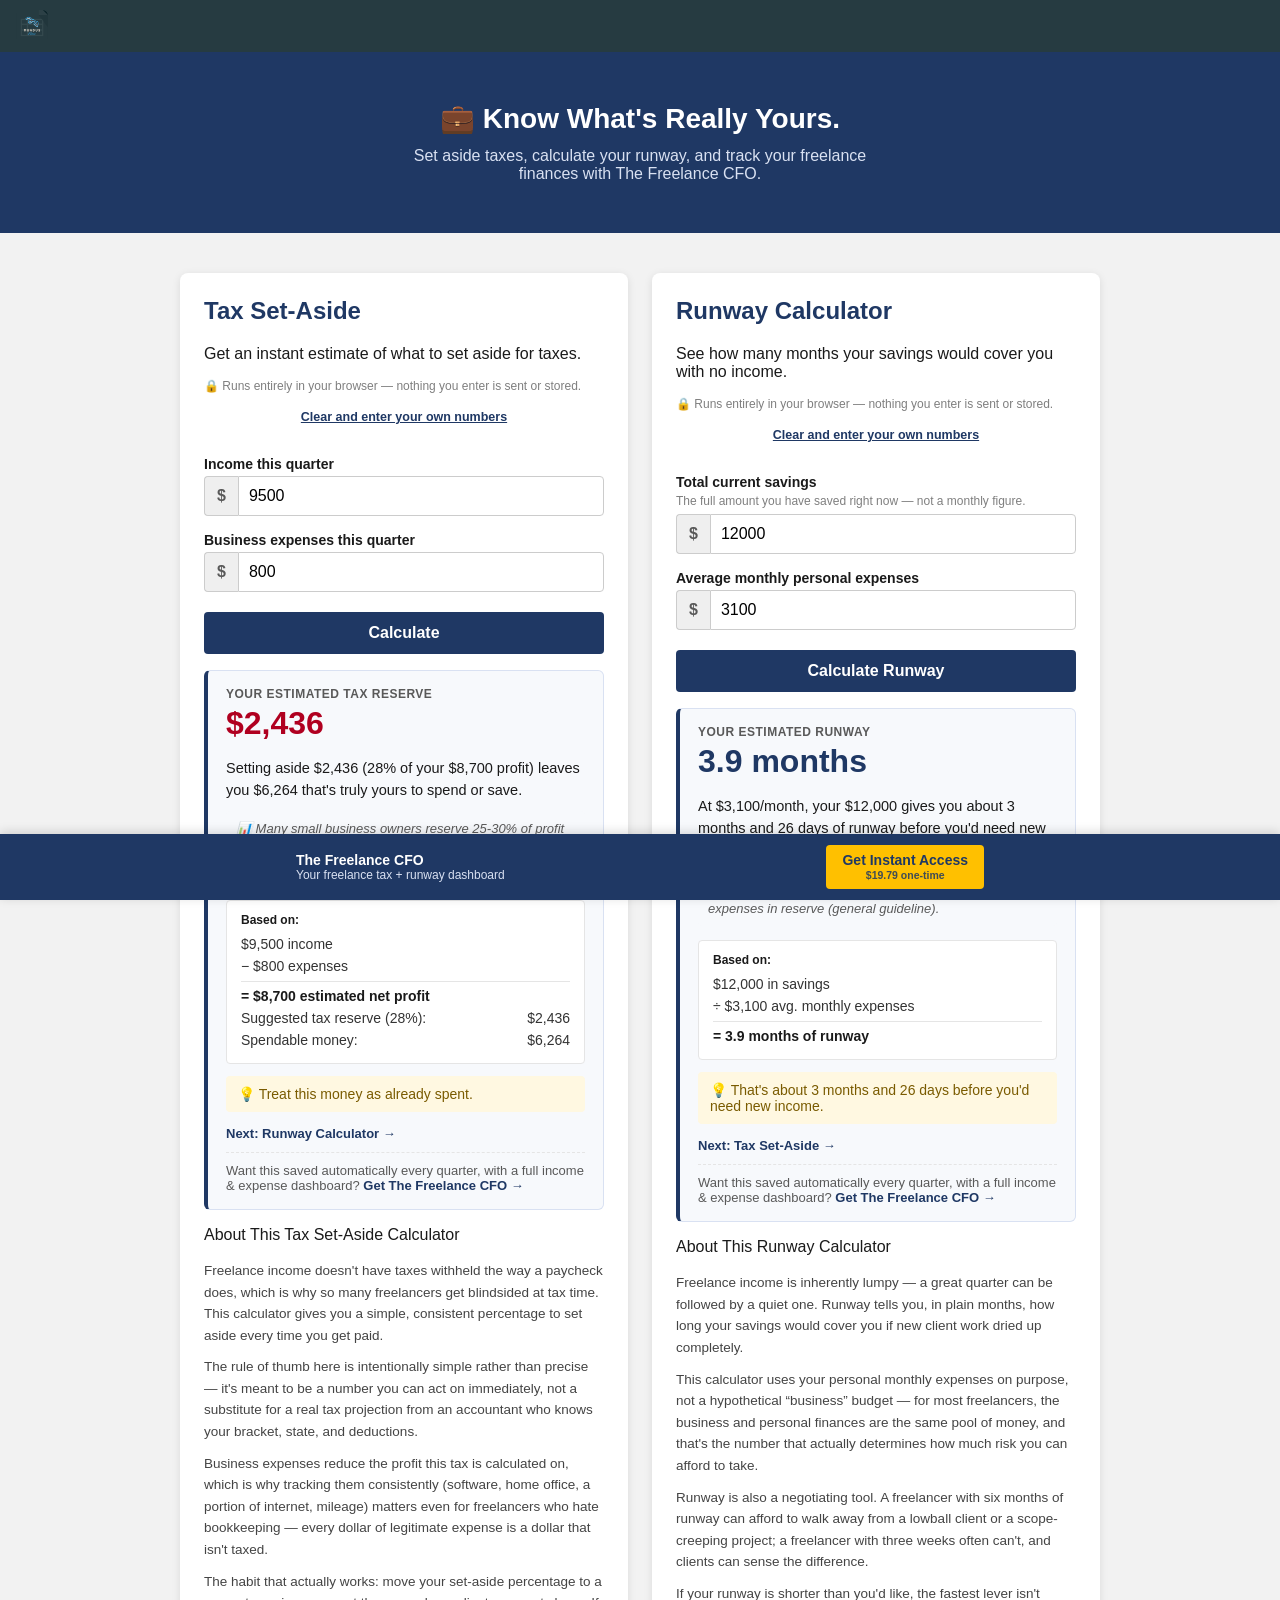
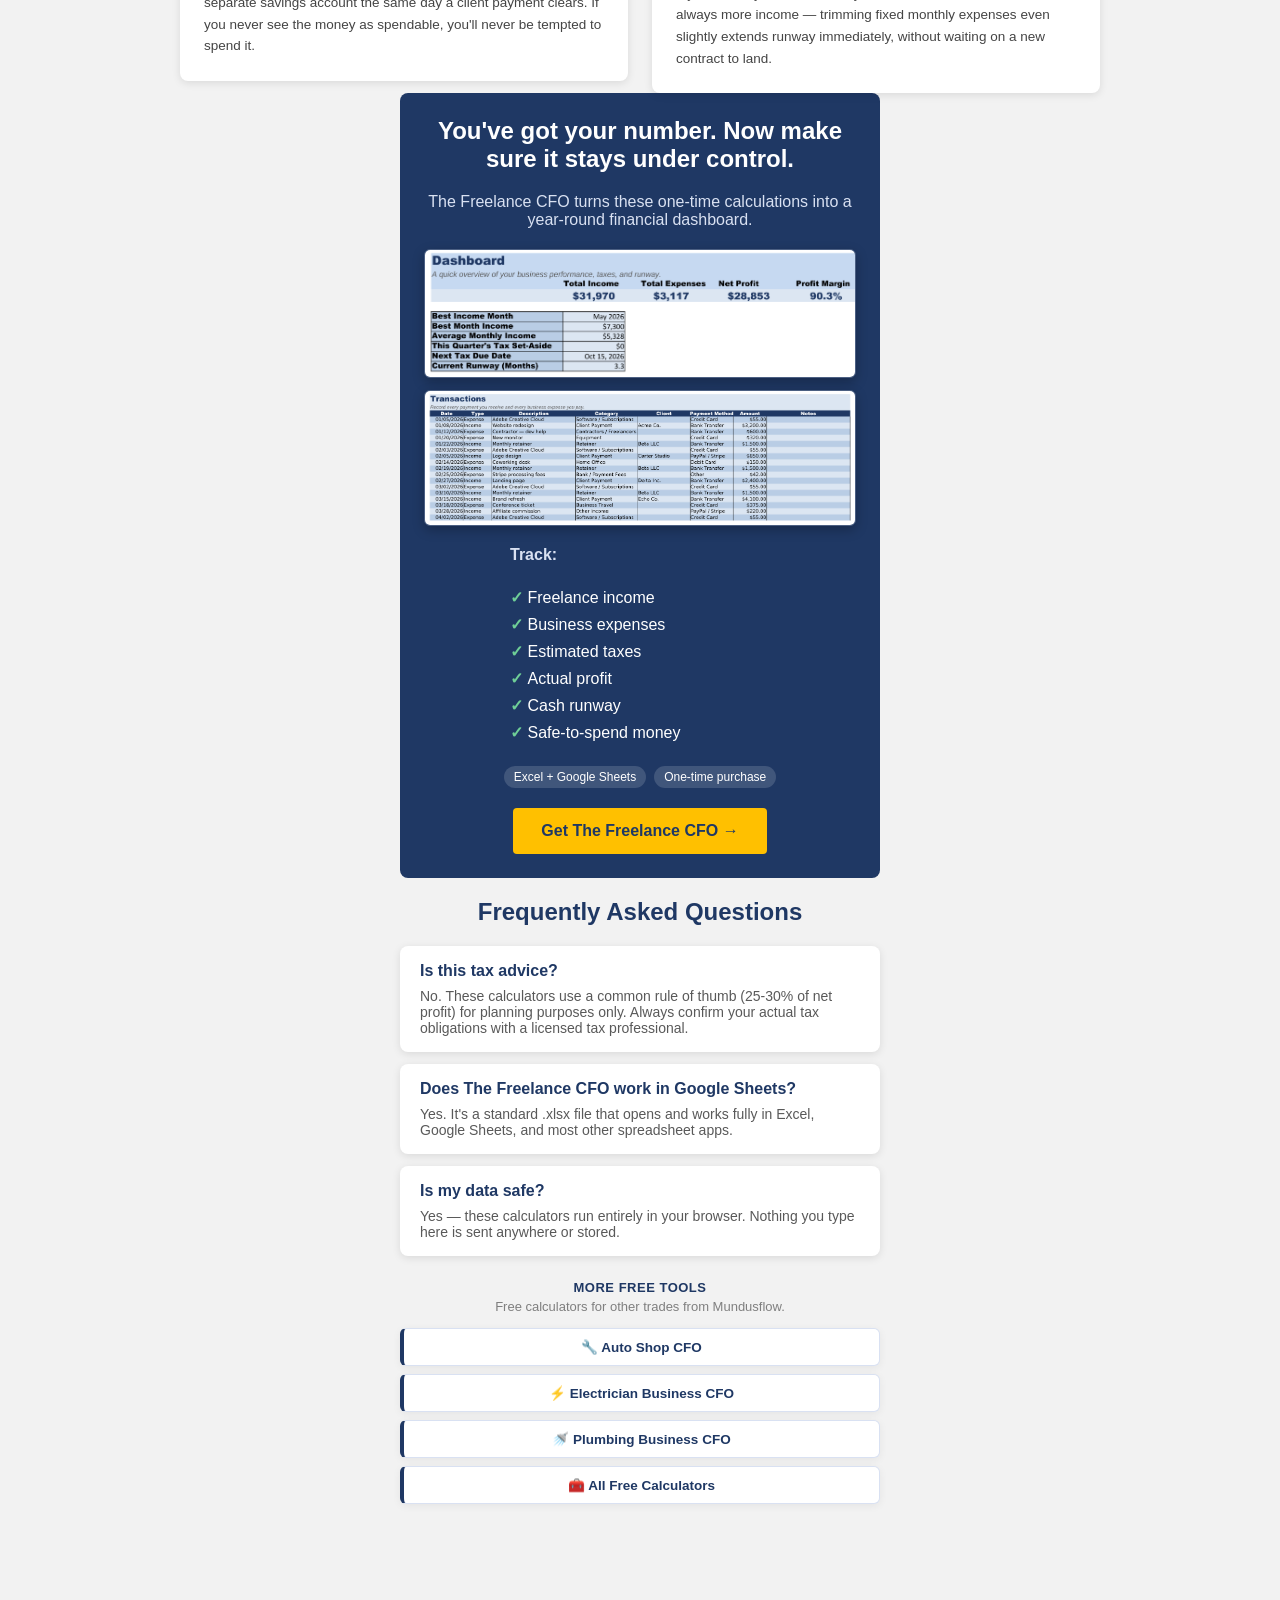
==== index.html @ 6ba00f81 "Show the calculators as a 2-column grid on tablet/desktop Single column below 700px so it still work" ====
<!DOCTYPE html>
<html lang="en">
<head>
  <meta charset="UTF-8">
  <title>Freelance Tax & Runway Estimator</title>

  <!-- Google Analytics -->
  <script async src="https://www.googletagmanager.com/gtag/js?id=G-4HHNG6VKP3"></script>
  <script>
    window.dataLayer = window.dataLayer || [];
    function gtag(){dataLayer.push(arguments);}
    gtag('js', new Date());
    gtag('config', 'G-4HHNG6VKP3');
  </script>

  <!-- Open Graph tags: control how this page looks when shared as a link
       (Slack, iMessage, Facebook, LinkedIn, etc. all read these) -->
  <meta property="og:title" content="Freelance Tax & Runway Estimator">
  <meta property="og:description" content="Two quick, free calculators for freelancers: estimate your quarterly tax set-aside and financial runway.">
  <meta property="og:type" content="website">
  <meta property="og:url" content="https://mundusflow.github.io/freelance-tax-runway-estimator/">
  <meta property="og:image" content="https://mundusflow.github.io/freelance-tax-runway-estimator/images/screenshot-dashboard.png">

  <!-- Twitter/X reads its own tags instead of falling back to Open Graph -->
  <meta name="twitter:card" content="summary_large_image">
  <meta name="twitter:title" content="Freelance Tax & Runway Estimator">
  <meta name="twitter:description" content="Two quick, free calculators for freelancers: estimate your quarterly tax set-aside and financial runway.">
  <meta name="twitter:image" content="https://mundusflow.github.io/freelance-tax-runway-estimator/images/screenshot-dashboard.png">

  <link rel="stylesheet" href="style.css?v=14">
</head>
<body>

  <div class="brandbar">
    <div class="brandbar-inner">
      <a href="https://mundusflow.github.io/"><img src="images/mundusflow-logo.png" alt="Mundusflow" class="brandbar-logo"></a>
    </div>
  </div>

  <header class="hero">
    <div class="hero-inner">
      <h1>&#128188; Know What's Really Yours.</h1>
      <p class="subtitle">Set aside taxes, calculate your runway, and track your freelance finances with The Freelance CFO.</p>
    </div>
  </header>

  <div class="page">

    <div class="calculators-grid">

    <div class="card" id="tax-set-aside">
      <h2>Tax Set-Aside</h2>
      <p>Get an instant estimate of what to set aside for taxes.</p>
      <p class="privacy-note">&#128274; Runs entirely in your browser &mdash; nothing you enter is sent or stored.</p>
      <button type="button" class="clear-link" id="tax_clearBtn">Clear and enter your own numbers</button>

      <label for="income">Income this quarter</label>
      <div class="input-group">
        <span class="input-prefix">$</span>
        <input type="number" id="income" value="9500">
      </div>

      <label for="expenses">Business expenses this quarter</label>
      <div class="input-group">
        <span class="input-prefix">$</span>
        <input type="number" id="expenses" value="800">
      </div>

      <button id="calculateBtn">Calculate</button>

      <div id="result" class="result"></div>

      <p class="section-divider">About This Tax Set-Aside Calculator</p>
      <div class="calc-explainer">
        <p>Freelance income doesn't have taxes withheld the way a paycheck does, which is why so many freelancers get blindsided at tax time. This calculator gives you a simple, consistent percentage to set aside every time you get paid.</p>
        <p>The rule of thumb here is intentionally simple rather than precise &mdash; it's meant to be a number you can act on immediately, not a substitute for a real tax projection from an accountant who knows your bracket, state, and deductions.</p>
        <p>Business expenses reduce the profit this tax is calculated on, which is why tracking them consistently (software, home office, a portion of internet, mileage) matters even for freelancers who hate bookkeeping &mdash; every dollar of legitimate expense is a dollar that isn't taxed.</p>
        <p>The habit that actually works: move your set-aside percentage to a separate savings account the same day a client payment clears. If you never see the money as spendable, you'll never be tempted to spend it.</p>
      </div>
    </div>

    <div class="card" id="runway-calculator">
      <h2>Runway Calculator</h2>
      <p>See how many months your savings would cover you with no income.</p>
      <p class="privacy-note">&#128274; Runs entirely in your browser &mdash; nothing you enter is sent or stored.</p>
      <button type="button" class="clear-link" id="runway_clearBtn">Clear and enter your own numbers</button>

      <label for="savings">Total current savings</label>
      <p class="field-hint">The full amount you have saved right now — not a monthly figure.</p>
      <div class="input-group">
        <span class="input-prefix">$</span>
        <input type="number" id="savings" value="12000">
      </div>

      <label for="monthlyExpenses">Average monthly personal expenses</label>
      <div class="input-group">
        <span class="input-prefix">$</span>
        <input type="number" id="monthlyExpenses" value="3100">
      </div>

      <button id="runwayBtn">Calculate Runway</button>

      <div id="runwayResult" class="result"></div>

      <p class="section-divider">About This Runway Calculator</p>
      <div class="calc-explainer">
        <p>Freelance income is inherently lumpy &mdash; a great quarter can be followed by a quiet one. Runway tells you, in plain months, how long your savings would cover you if new client work dried up completely.</p>
        <p>This calculator uses your personal monthly expenses on purpose, not a hypothetical &ldquo;business&rdquo; budget &mdash; for most freelancers, the business and personal finances are the same pool of money, and that's the number that actually determines how much risk you can afford to take.</p>
        <p>Runway is also a negotiating tool. A freelancer with six months of runway can afford to walk away from a lowball client or a scope-creeping project; a freelancer with three weeks often can't, and clients can sense the difference.</p>
        <p>If your runway is shorter than you'd like, the fastest lever isn't always more income &mdash; trimming fixed monthly expenses even slightly extends runway immediately, without waiting on a new contract to land.</p>
      </div>
    </div>

    </div>

    <div class="cta narrow" id="cta">
      <h2>You've got your number. Now make sure it stays under control.</h2>
      <p>The Freelance CFO turns these one-time calculations into a year-round financial dashboard.</p>

      <div class="product-screenshots">
        <img src="images/screenshot-dashboard.png" alt="The Freelance CFO Dashboard tab showing total income, expenses, net profit, and profit margin" class="product-screenshot">
        <img src="images/screenshot-transactions.png" alt="The Freelance CFO Transactions tab showing logged income and expense entries" class="product-screenshot">
      </div>

      <p class="product-track-label">Track:</p>
      <ul class="product-checklist">
        <li>Freelance income</li>
        <li>Business expenses</li>
        <li>Estimated taxes</li>
        <li>Actual profit</li>
        <li>Cash runway</li>
        <li>Safe-to-spend money</li>
      </ul>

      <div class="product-badges">
        <span class="product-badge">Excel + Google Sheets</span>
        <span class="product-badge">One-time purchase</span>
      </div>

      <a href="https://buy.stripe.com/6oU7sK0Ul2Aa8Ql6jY8g001" id="ctaButton" class="cta-button" target="_blank" rel="noopener">Get The Freelance CFO &rarr;</a>
    </div>

    <div class="faq narrow">
      <h2>Frequently Asked Questions</h2>

      <div class="faq-item">
        <h3>Is this tax advice?</h3>
        <p>No. These calculators use a common rule of thumb (25-30% of net profit) for planning purposes only. Always confirm your actual tax obligations with a licensed tax professional.</p>
      </div>

      <div class="faq-item">
        <h3>Does The Freelance CFO work in Google Sheets?</h3>
        <p>Yes. It's a standard .xlsx file that opens and works fully in Excel, Google Sheets, and most other spreadsheet apps.</p>
      </div>

      <div class="faq-item">
        <h3>Is my data safe?</h3>
        <p>Yes — these calculators run entirely in your browser. Nothing you type here is sent anywhere or stored.</p>
      </div>
    </div>

    <div class="more-tools narrow">
      <p class="more-tools-title">More Free Tools</p>
      <p class="more-tools-subtitle">Free calculators for other trades from Mundusflow.</p>
      <div class="more-tools-links">
        <a href="https://mundusflow.github.io/auto-shop-cfo/">&#128295; Auto Shop CFO</a>
        <a href="https://mundusflow.github.io/electrician-business-cfo/">&#9889; Electrician Business CFO</a>
        <a href="https://mundusflow.github.io/plumbing-business-cfo/">&#128703; Plumbing Business CFO</a>
        <a href="https://mundusflow.github.io/">&#129520; All Free Calculators</a>
      </div>
    </div>

  </div>

  <div id="stickyBar" class="sticky-bar">
    <div class="sticky-bar-inner">
      <div class="sticky-bar-text">
        <span class="sticky-bar-title">The Freelance CFO</span>
        <span class="sticky-bar-subtitle">Your freelance tax + runway dashboard</span>
      </div>
      <a href="https://buy.stripe.com/6oU7sK0Ul2Aa8Ql6jY8g001" class="sticky-bar-button" target="_blank" rel="noopener">
        <span class="sticky-bar-button-text">Get Instant Access</span>
        <span class="sticky-bar-button-price">$19.79 one-time</span>
      </a>
    </div>
  </div>

  <div id="lightbox" class="lightbox">
    <span id="lightboxClose" class="lightbox-close">&times;</span>
    <img id="lightboxImg" class="lightbox-img" src="" alt="">
  </div>

  <script src="script.js?v=12"></script>
</body>
</html>
---- style.css ----
* {
  box-sizing: border-box;
}

body {
  margin: 0;
  font-family: Arial, Helvetica, sans-serif;
  background-color: #F2F2F2;
  color: #1A1A1A;
}

.page {
  padding: 40px 20px 100px 20px;
}

.narrow {
  max-width: 480px;
  margin: 0 auto;
}

.calculators-grid {
  max-width: 920px;
  margin: 0 auto;
  display: grid;
  grid-template-columns: 1fr 1fr;
  align-items: start;
  gap: 24px;
}

.calculators-grid .card {
  margin-bottom: 0;
}

@media (max-width: 700px) {
  .calculators-grid {
    grid-template-columns: 1fr;
    max-width: 480px;
  }
}

.brandbar {
  background-color: #263B41;
  padding: 10px 16px;
}

.brandbar-inner {
  display: flex;
  align-items: center;
  justify-content: space-between;
}

.brandbar-logo {
  height: 32px;
  width: 32px;
  display: block;
  border-radius: 6px;
}

.brandbar-inner a {
  display: inline-flex;
  border-radius: 6px;
  transition: opacity 0.15s ease, transform 0.15s ease;
}

.brandbar-inner a:hover {
  opacity: 0.85;
  transform: scale(1.05);
}

.brandbar-inner a:focus-visible {
  outline: 2px solid #FFC000;
  outline-offset: 2px;
}

.hero {
  background-color: #1F3864;
  text-align: center;
  padding: 50px 20px;
}

.hero-inner {
  max-width: 480px;
  margin: 0 auto;
}

h1 {
  color: #FFFFFF;
  font-size: 28px;
  margin: 0 0 12px 0;
}

.subtitle {
  color: #D9E1F2;
  margin: 0;
}

.card {
  background-color: #FFFFFF;
  border-radius: 8px;
  box-shadow: 0 2px 8px rgba(0, 0, 0, 0.1);
  padding: 24px;
  margin-bottom: 24px;
}

.card h2 {
  color: #1F3864;
  margin-top: 0;
}

label {
  display: block;
  font-size: 14px;
  font-weight: bold;
  margin-top: 16px;
  margin-bottom: 4px;
}

.field-hint {
  margin: 0 0 6px 0;
  font-size: 12px;
  color: #7F7F7F;
}

input[type="number"] {
  width: 100%;
  padding: 10px;
  font-size: 16px;
  border: 1px solid #CCCCCC;
  border-radius: 4px;
}

.input-group {
  display: flex;
  align-items: stretch;
}

.input-prefix {
  display: flex;
  align-items: center;
  padding: 0 12px;
  background-color: #EFEFEF;
  border: 1px solid #CCCCCC;
  border-right: none;
  border-radius: 4px 0 0 4px;
  font-size: 16px;
  font-weight: bold;
  color: #595959;
}

.input-group input[type="number"] {
  flex: 1;
  min-width: 0;
  border-radius: 0 4px 4px 0;
}

button {
  width: 100%;
  margin-top: 20px;
  padding: 12px;
  font-size: 16px;
  font-weight: bold;
  color: #FFFFFF;
  background-color: #1F3864;
  border: none;
  border-radius: 4px;
  cursor: pointer;
}

button:disabled {
  background-color: #B0B8C4;
  cursor: not-allowed;
}

button:disabled:hover {
  background-color: #B0B8C4;
}

button:hover {
  background-color: #16294B;
}

.result {
  margin-top: 16px;
  min-height: 24px;
}

.result-box {
  background-color: #F7F9FC;
  border: 1px solid #D9E1F2;
  border-left: 4px solid #1F3864;
  border-radius: 6px;
  padding: 16px 18px;
}

.result-intro {
  margin: 0 0 12px 0;
  font-size: 14px;
  color: #595959;
  font-style: italic;
}

.result-stat {
  display: flex;
  justify-content: space-between;
  align-items: baseline;
  padding: 6px 0;
  border-top: 1px solid #E5E5E5;
}

.result-stat:first-of-type {
  border-top: none;
}

.result-label {
  font-size: 14px;
  font-weight: bold;
  color: #1A1A1A;
}

.result-value {
  font-size: 18px;
  font-weight: bold;
}

.result-warning {
  color: #B00020;
}

.result-highlight {
  color: #1F3864;
  font-size: 22px;
}

.result-headline-label {
  margin: 0;
  font-size: 12px;
  font-weight: bold;
  text-transform: uppercase;
  letter-spacing: 0.5px;
  color: #595959;
}

.result-headline-value {
  margin: 4px 0 16px 0;
  font-size: 32px;
  font-weight: bold;
}

.result-breakdown {
  background-color: #FFFFFF;
  border: 1px solid #E5E5E5;
  border-radius: 4px;
  padding: 12px 14px;
  margin-bottom: 12px;
}

.breakdown-title {
  margin: 0 0 6px 0;
  font-size: 12px;
  font-weight: bold;
  color: #1A1A1A;
}

.breakdown-row {
  display: flex;
  justify-content: space-between;
  padding: 3px 0;
  font-size: 14px;
  color: #333333;
}

.breakdown-total {
  font-weight: bold;
  border-top: 1px solid #E5E5E5;
  margin-top: 4px;
  padding-top: 6px;
  color: #1A1A1A;
}

.result-tip {
  margin: 0;
  font-size: 14px;
  color: #7A5B00;
  background-color: #FFF8E1;
  border-radius: 4px;
  padding: 10px 12px;
}

.result-interpretation {
  margin: 0 0 10px 0;
  font-size: 14.5px;
  line-height: 1.5;
  color: #1A1A1A;
}

.result-benchmark {
  margin: 0 0 14px 0;
  padding: 8px 10px;
  font-size: 13px;
  line-height: 1.5;
  font-style: italic;
  color: #595959;
  background-color: #F7F9FC;
  border-radius: 4px;
}

.result-next-link {
  display: inline-block;
  margin-top: 14px;
  font-size: 13px;
  font-weight: bold;
  color: #1F3864;
  text-decoration: none;
}

.result-next-link:hover {
  text-decoration: underline;
}

.result-upgrade {
  margin: 10px 0 0 0;
  padding-top: 10px;
  border-top: 1px dashed #E5E5E5;
  font-size: 13px;
  color: #595959;
}

.result-upgrade a {
  color: #1F3864;
  font-weight: bold;
  text-decoration: none;
}

.result-upgrade a:hover {
  text-decoration: underline;
}

.privacy-note {
  margin: 0 0 14px 0;
  font-size: 12px;
  color: #7F7F7F;
}

.clear-link {
  display: inline-block;
  margin: 0 0 16px 0;
  padding: 0;
  font-size: 12.5px;
  font-weight: bold;
  color: #1F3864;
  background: none;
  border: none;
  text-decoration: underline;
  cursor: pointer;
}

.clear-link:hover {
  color: #16294B;
}

.calc-explainer {
  margin-top: 8px;
}

.calc-explainer p {
  margin: 0 0 10px 0;
  font-size: 13.5px;
  line-height: 1.6;
  color: #444444;
}

.calc-explainer p:last-child {
  margin-bottom: 0;
}

.faq {
  margin-bottom: 24px;
}

.faq h2 {
  color: #1F3864;
  text-align: center;
  margin-bottom: 20px;
}

.faq-item {
  background-color: #FFFFFF;
  border-radius: 8px;
  box-shadow: 0 2px 8px rgba(0, 0, 0, 0.1);
  padding: 16px 20px;
  margin-bottom: 12px;
}

.faq-item h3 {
  margin: 0 0 8px 0;
  font-size: 16px;
  color: #1F3864;
}

.faq-item p {
  margin: 0;
  color: #595959;
  font-size: 14px;
}

.more-tools {
  text-align: center;
  margin-bottom: 24px;
}

.more-tools-title {
  margin: 0 0 4px 0;
  font-size: 13px;
  font-weight: bold;
  text-transform: uppercase;
  letter-spacing: 0.5px;
  color: #1F3864;
}

.more-tools-subtitle {
  margin: 0 0 14px 0;
  font-size: 13px;
  color: #7F7F7F;
}

.more-tools-links {
  display: flex;
  flex-direction: column;
  gap: 8px;
}

.more-tools-links a {
  display: block;
  background-color: #FFFFFF;
  border: 1px solid #D9E1F2;
  border-left: 4px solid #1F3864;
  border-radius: 6px;
  padding: 10px 14px;
  color: #1F3864;
  font-weight: bold;
  font-size: 13.5px;
  text-decoration: none;
  box-shadow: 0 2px 8px rgba(0, 0, 0, 0.06);
}

.more-tools-links a:hover {
  background-color: #F7F9FC;
}

.cta {
  background-color: #1F3864;
  color: #FFFFFF;
  border-radius: 8px;
  padding: 24px;
  text-align: center;
}

.cta h2 {
  margin-top: 0;
  color: #FFFFFF;
}

.cta p {
  color: #D9E1F2;
  margin-bottom: 20px;
}

.product-screenshots {
  display: flex;
  flex-direction: column;
  gap: 12px;
  margin-bottom: 20px;
}

.product-screenshot {
  width: 100%;
  height: auto;
  display: block;
  border-radius: 6px;
  border: 1px solid rgba(255, 255, 255, 0.2);
  box-shadow: 0 4px 12px rgba(0, 0, 0, 0.25);
  cursor: zoom-in;
  transition: transform 0.15s ease;
}

.product-screenshot:hover {
  transform: scale(1.02);
}

.lightbox {
  display: none;
  position: fixed;
  inset: 0;
  background-color: rgba(0, 0, 0, 0.88);
  z-index: 2000;
  align-items: center;
  justify-content: center;
  padding: 30px;
  cursor: zoom-out;
}

.lightbox.open {
  display: flex;
}

.lightbox-img {
  max-width: 95%;
  max-height: 90%;
  border-radius: 6px;
  box-shadow: 0 6px 24px rgba(0, 0, 0, 0.5);
  cursor: default;
}

.lightbox-close {
  position: fixed;
  top: 16px;
  right: 24px;
  color: #FFFFFF;
  font-size: 36px;
  font-weight: bold;
  line-height: 1;
  cursor: pointer;
}

.product-track-label {
  text-align: left;
  max-width: 260px;
  margin: 0 auto 8px auto;
  font-weight: bold;
  color: #FFFFFF;
}

.product-checklist {
  list-style: none;
  text-align: left;
  max-width: 260px;
  margin: 0 auto 20px auto;
  padding: 0;
}

.product-checklist li {
  padding: 4px 0;
  color: #FFFFFF;
}

.product-checklist li::before {
  content: "\2713  ";
  color: #6FCF97;
  font-weight: bold;
}

.product-badges {
  display: flex;
  justify-content: center;
  flex-wrap: wrap;
  gap: 8px;
  margin-bottom: 20px;
}

.product-badge {
  background-color: rgba(255, 255, 255, 0.15);
  color: #FFFFFF;
  font-size: 12px;
  padding: 4px 10px;
  border-radius: 12px;
}

.cta-button {
  display: inline-block;
  background-color: #FFC000;
  color: #1F3864;
  font-weight: bold;
  text-decoration: none;
  padding: 14px 28px;
  border-radius: 4px;
}

.cta-button:hover {
  background-color: #E6AC00;
}

.sticky-bar {
  position: fixed;
  left: 0;
  right: 0;
  bottom: 0;
  background-color: #1F3864;
  box-shadow: 0 -2px 10px rgba(0, 0, 0, 0.15);
  transform: translateY(100%);
  transition: transform 0.3s ease;
  z-index: 1000;
}

.sticky-bar.visible {
  transform: translateY(0);
}

.sticky-bar-inner {
  max-width: 720px;
  margin: 0 auto;
  height: 66px;
  display: flex;
  align-items: center;
  justify-content: space-between;
  gap: 12px;
  padding: 0 16px;
}

.sticky-bar-text {
  display: flex;
  flex-direction: column;
  min-width: 0;
}

.sticky-bar-title {
  color: #FFFFFF;
  font-weight: bold;
  font-size: 14px;
  white-space: nowrap;
}

.sticky-bar-subtitle {
  color: #D9E1F2;
  font-size: 12px;
  white-space: nowrap;
  overflow: hidden;
  text-overflow: ellipsis;
}

.sticky-bar-button {
  flex-shrink: 0;
  display: flex;
  flex-direction: column;
  align-items: center;
  line-height: 1.3;
  background-color: #FFC000;
  color: #1F3864;
  text-decoration: none;
  padding: 6px 16px;
  border-radius: 4px;
  white-space: nowrap;
}

.sticky-bar-button-text {
  font-weight: bold;
  font-size: 14px;
}

.sticky-bar-button-price {
  font-size: 10.5px;
  font-weight: 600;
  opacity: 0.85;
}

.sticky-bar-button:hover {
  background-color: #E6AC00;
}

@media (max-width: 480px) {
  .sticky-bar-inner {
    height: 58px;
    padding: 0 12px;
  }

  .sticky-bar-subtitle {
    display: none;
  }
}
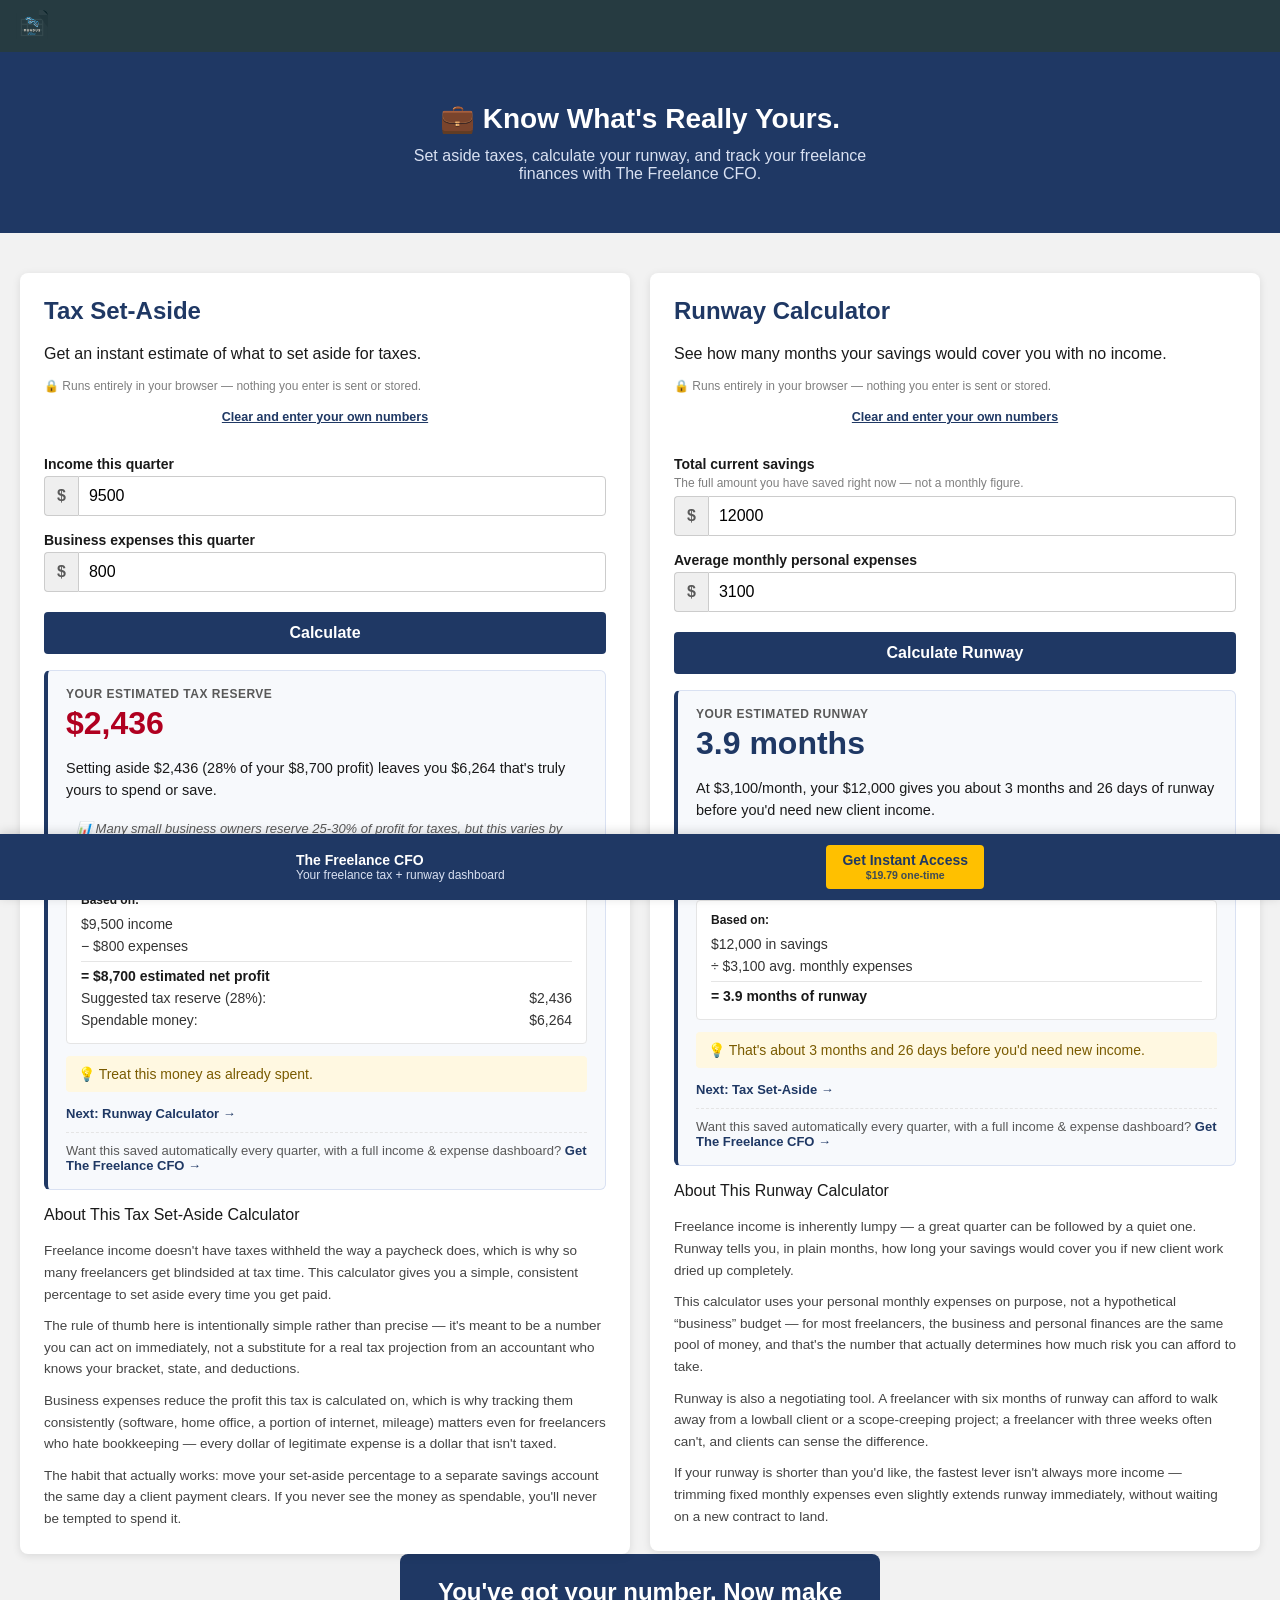
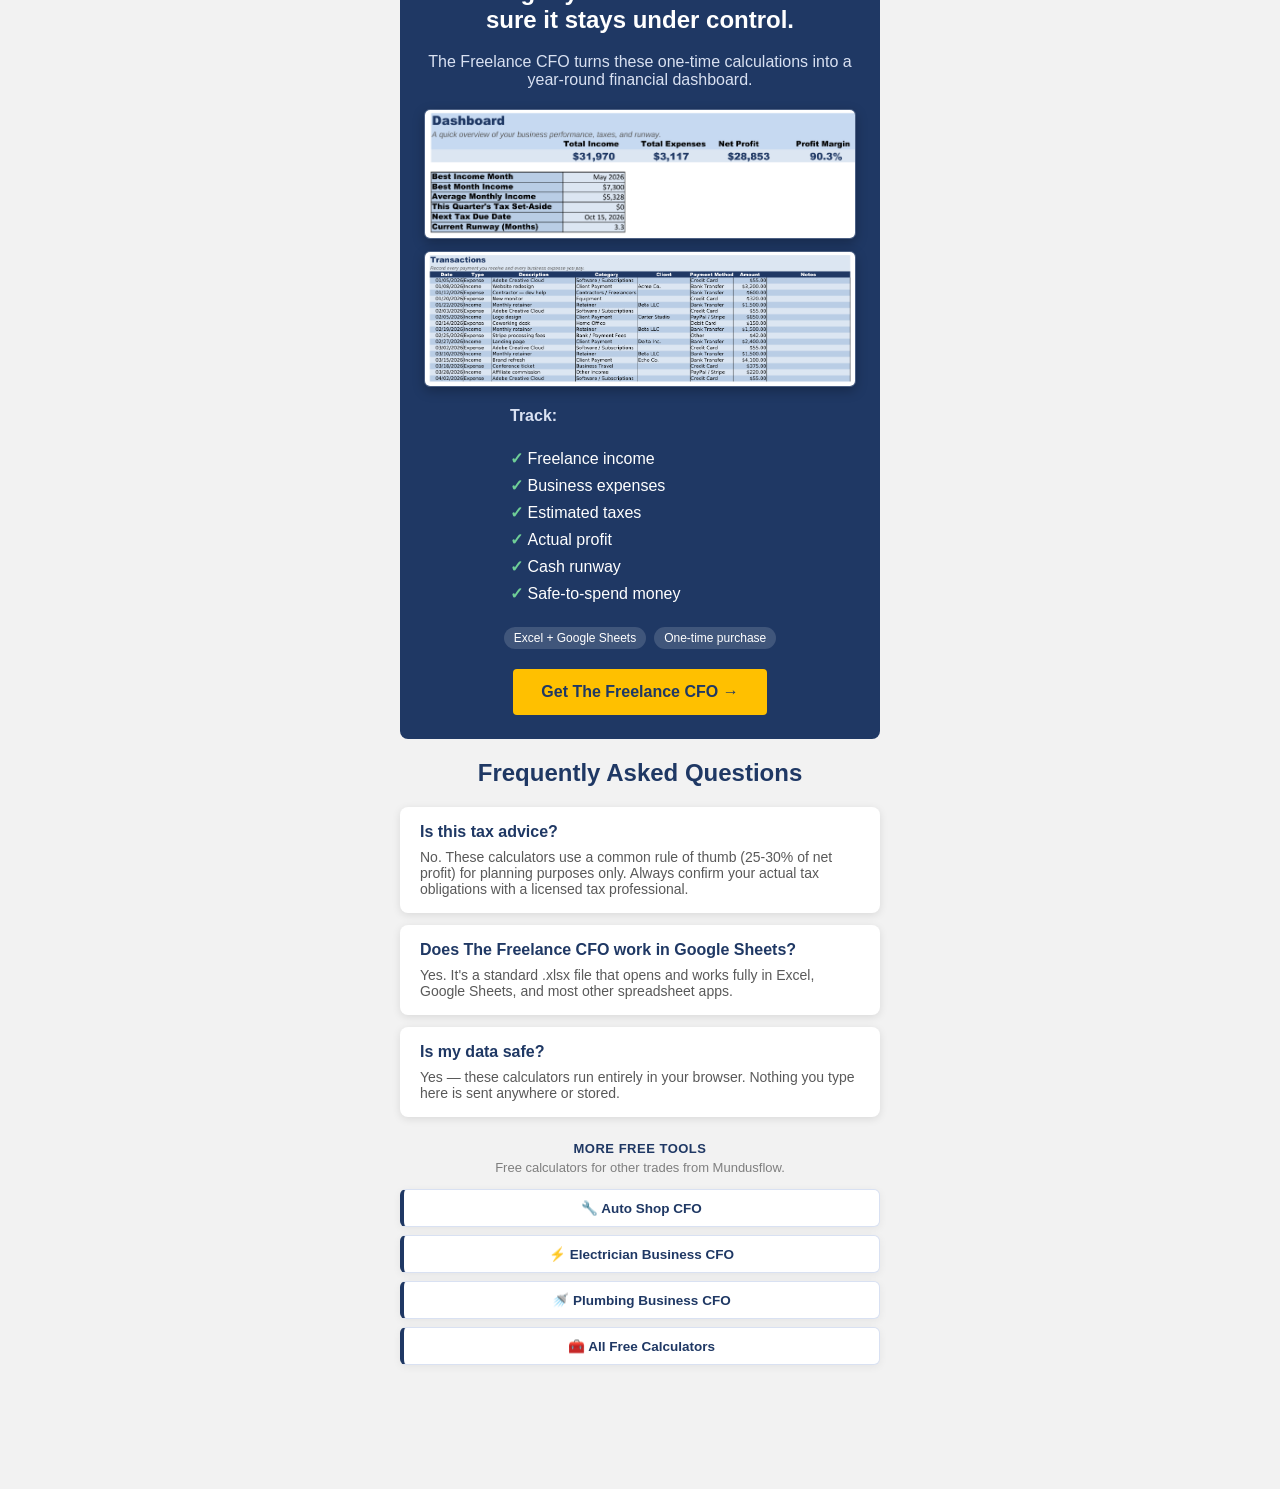
==== commit 1427606a: "Make the calculator grid's outer gaps match the gap between columns Co-Authored-By: Claude Sonnet 5 " ====
--- a/index.html
+++ b/index.html
@@ -27,7 +27,7 @@
   <meta name="twitter:description" content="Two quick, free calculators for freelancers: estimate your quarterly tax set-aside and financial runway.">
   <meta name="twitter:image" content="https://mundusflow.github.io/freelance-tax-runway-estimator/images/screenshot-dashboard.png">
 
-  <link rel="stylesheet" href="style.css?v=14">
+  <link rel="stylesheet" href="style.css?v=15">
 </head>
 <body>
 
--- a/style.css
+++ b/style.css
@@ -19,12 +19,10 @@
 }
 
 .calculators-grid {
-  max-width: 920px;
-  margin: 0 auto;
   display: grid;
   grid-template-columns: 1fr 1fr;
   align-items: start;
-  gap: 24px;
+  gap: 20px;
 }
 
 .calculators-grid .card {
@@ -35,6 +33,7 @@
   .calculators-grid {
     grid-template-columns: 1fr;
     max-width: 480px;
+    margin: 0 auto;
   }
 }
 
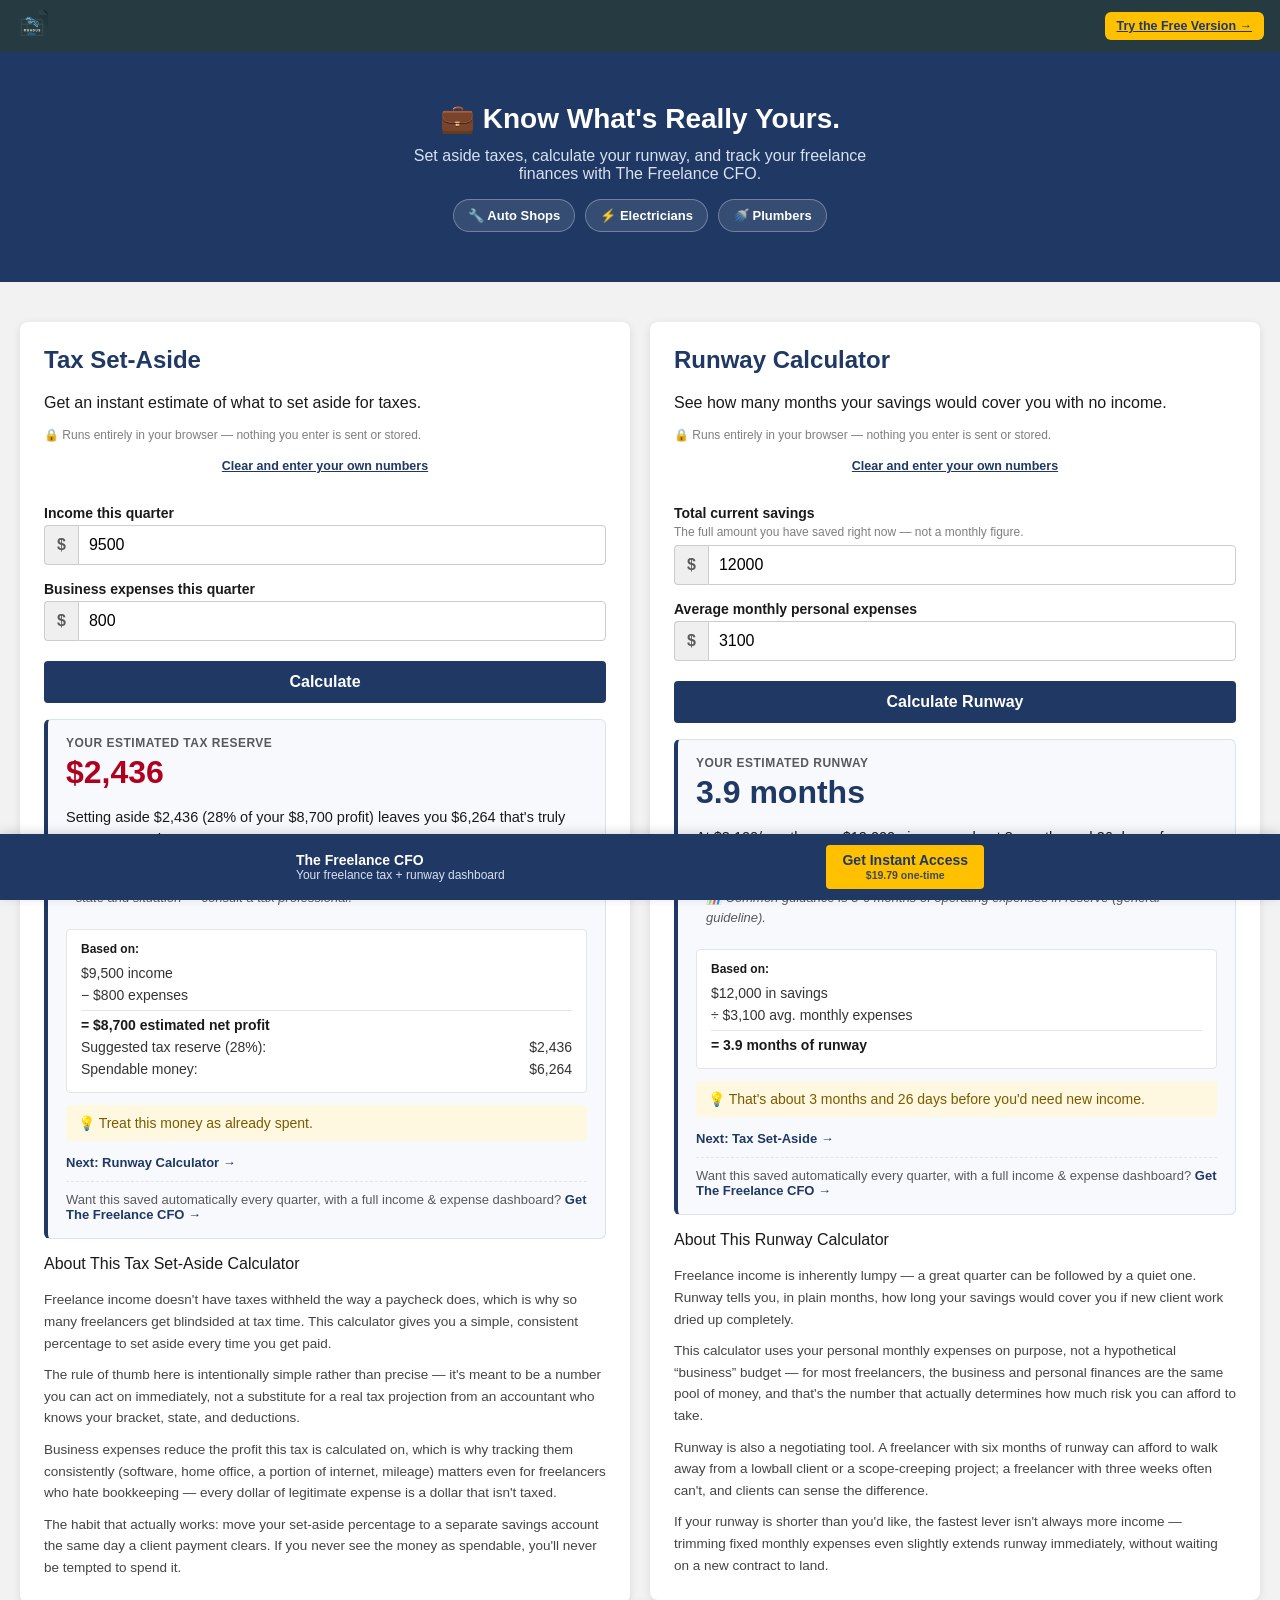
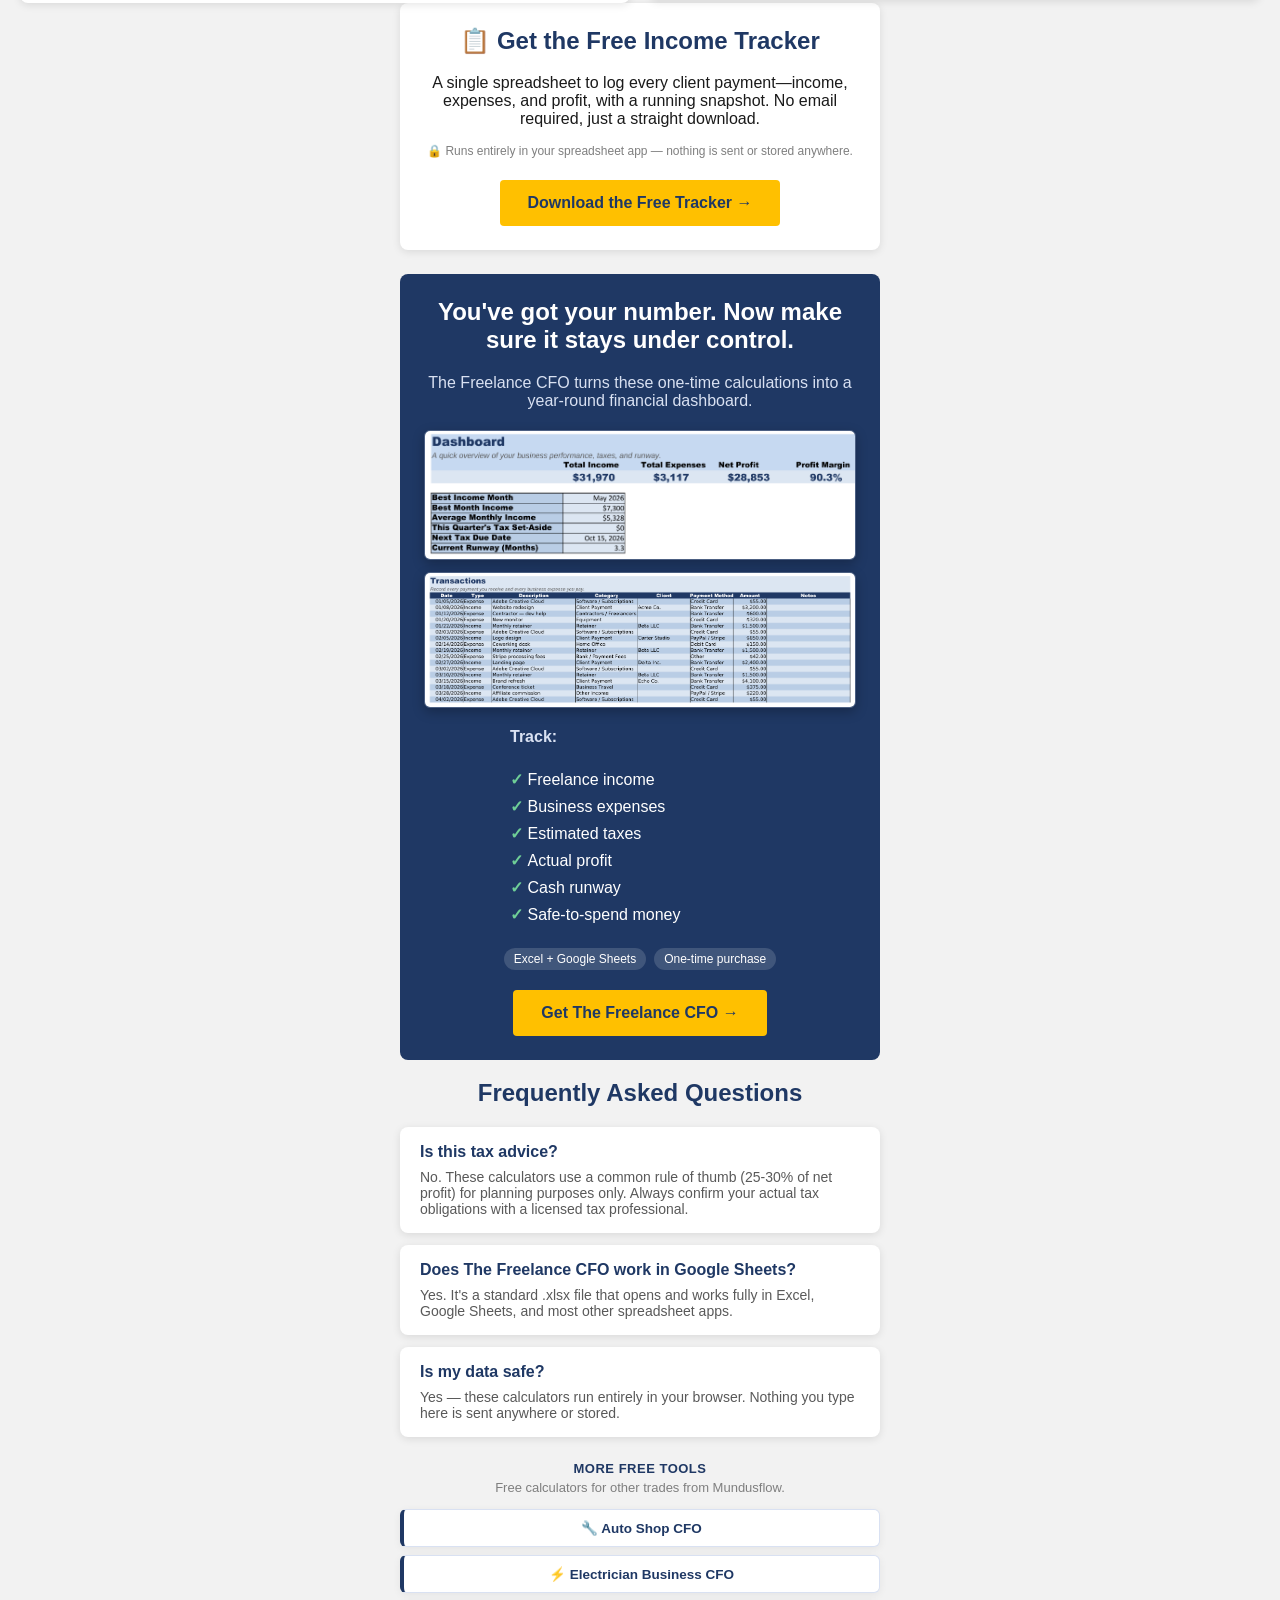
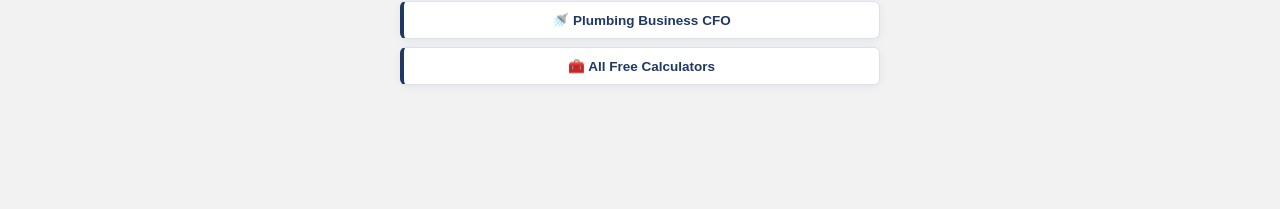
==== commit df09d65c: "Add free income tracker download, cross-product nav, and free-version button New free Income Tracker" ====
--- a/index.html
+++ b/index.html
@@ -27,13 +27,14 @@
   <meta name="twitter:description" content="Two quick, free calculators for freelancers: estimate your quarterly tax set-aside and financial runway.">
   <meta name="twitter:image" content="https://mundusflow.github.io/freelance-tax-runway-estimator/images/screenshot-dashboard.png">
 
-  <link rel="stylesheet" href="style.css?v=15">
+  <link rel="stylesheet" href="style.css?v=16">
 </head>
 <body>
 
   <div class="brandbar">
     <div class="brandbar-inner">
       <a href="https://mundusflow.github.io/"><img src="images/mundusflow-logo.png" alt="Mundusflow" class="brandbar-logo"></a>
+      <a href="#free-tracker" class="brandbar-free-btn">Try the Free Version &rarr;</a>
     </div>
   </div>
 
@@ -41,6 +42,11 @@
     <div class="hero-inner">
       <h1>&#128188; Know What's Really Yours.</h1>
       <p class="subtitle">Set aside taxes, calculate your runway, and track your freelance finances with The Freelance CFO.</p>
+      <nav class="quicknav">
+        <a href="https://mundusflow.github.io/auto-shop-cfo/">&#128295; Auto Shops</a>
+        <a href="https://mundusflow.github.io/electrician-business-cfo/">&#9889; Electricians</a>
+        <a href="https://mundusflow.github.io/plumbing-business-cfo/">&#128703; Plumbers</a>
+      </nav>
     </div>
   </header>
 
@@ -111,6 +117,13 @@
       </div>
     </div>
 
+    </div>
+
+    <div class="card lead-magnet narrow" id="free-tracker">
+      <h2>&#128203; Get the Free Income Tracker</h2>
+      <p>A single spreadsheet to log every client payment&mdash;income, expenses, and profit, with a running snapshot. No email required, just a straight download.</p>
+      <p class="privacy-note">&#128274; Runs entirely in your spreadsheet app &mdash; nothing is sent or stored anywhere.</p>
+      <a href="downloads/Freelance Income Tracker (Free).xlsx" class="cta-button" download>Download the Free Tracker &rarr;</a>
     </div>
 
     <div class="cta narrow" id="cta">
--- a/style.css
+++ b/style.css
@@ -69,6 +69,46 @@
 .brandbar-inner a:focus-visible {
   outline: 2px solid #FFC000;
   outline-offset: 2px;
+}
+
+.brandbar-free-btn {
+  background-color: #FFC000;
+  color: #1F3864 !important;
+  font-size: 12.5px;
+  font-weight: bold;
+  padding: 7px 12px;
+  border-radius: 20px;
+  white-space: nowrap;
+}
+
+.brandbar-free-btn:hover {
+  background-color: #E6AC00;
+  opacity: 1 !important;
+  transform: none !important;
+}
+
+.quicknav {
+  display: flex;
+  flex-wrap: wrap;
+  justify-content: center;
+  gap: 10px;
+  margin-top: 16px;
+}
+
+.quicknav a {
+  display: inline-block;
+  background-color: rgba(255, 255, 255, 0.1);
+  border: 1px solid rgba(255, 255, 255, 0.3);
+  color: #FFFFFF;
+  text-decoration: none;
+  font-size: 13px;
+  font-weight: bold;
+  padding: 8px 14px;
+  border-radius: 20px;
+}
+
+.quicknav a:hover {
+  background-color: rgba(255, 255, 255, 0.2);
 }
 
 .hero {
@@ -574,6 +614,14 @@
   border-radius: 4px;
 }
 
+.lead-magnet {
+  text-align: center;
+}
+
+.lead-magnet .cta-button {
+  margin-top: 8px;
+}
+
 .cta-button:hover {
   background-color: #E6AC00;
 }
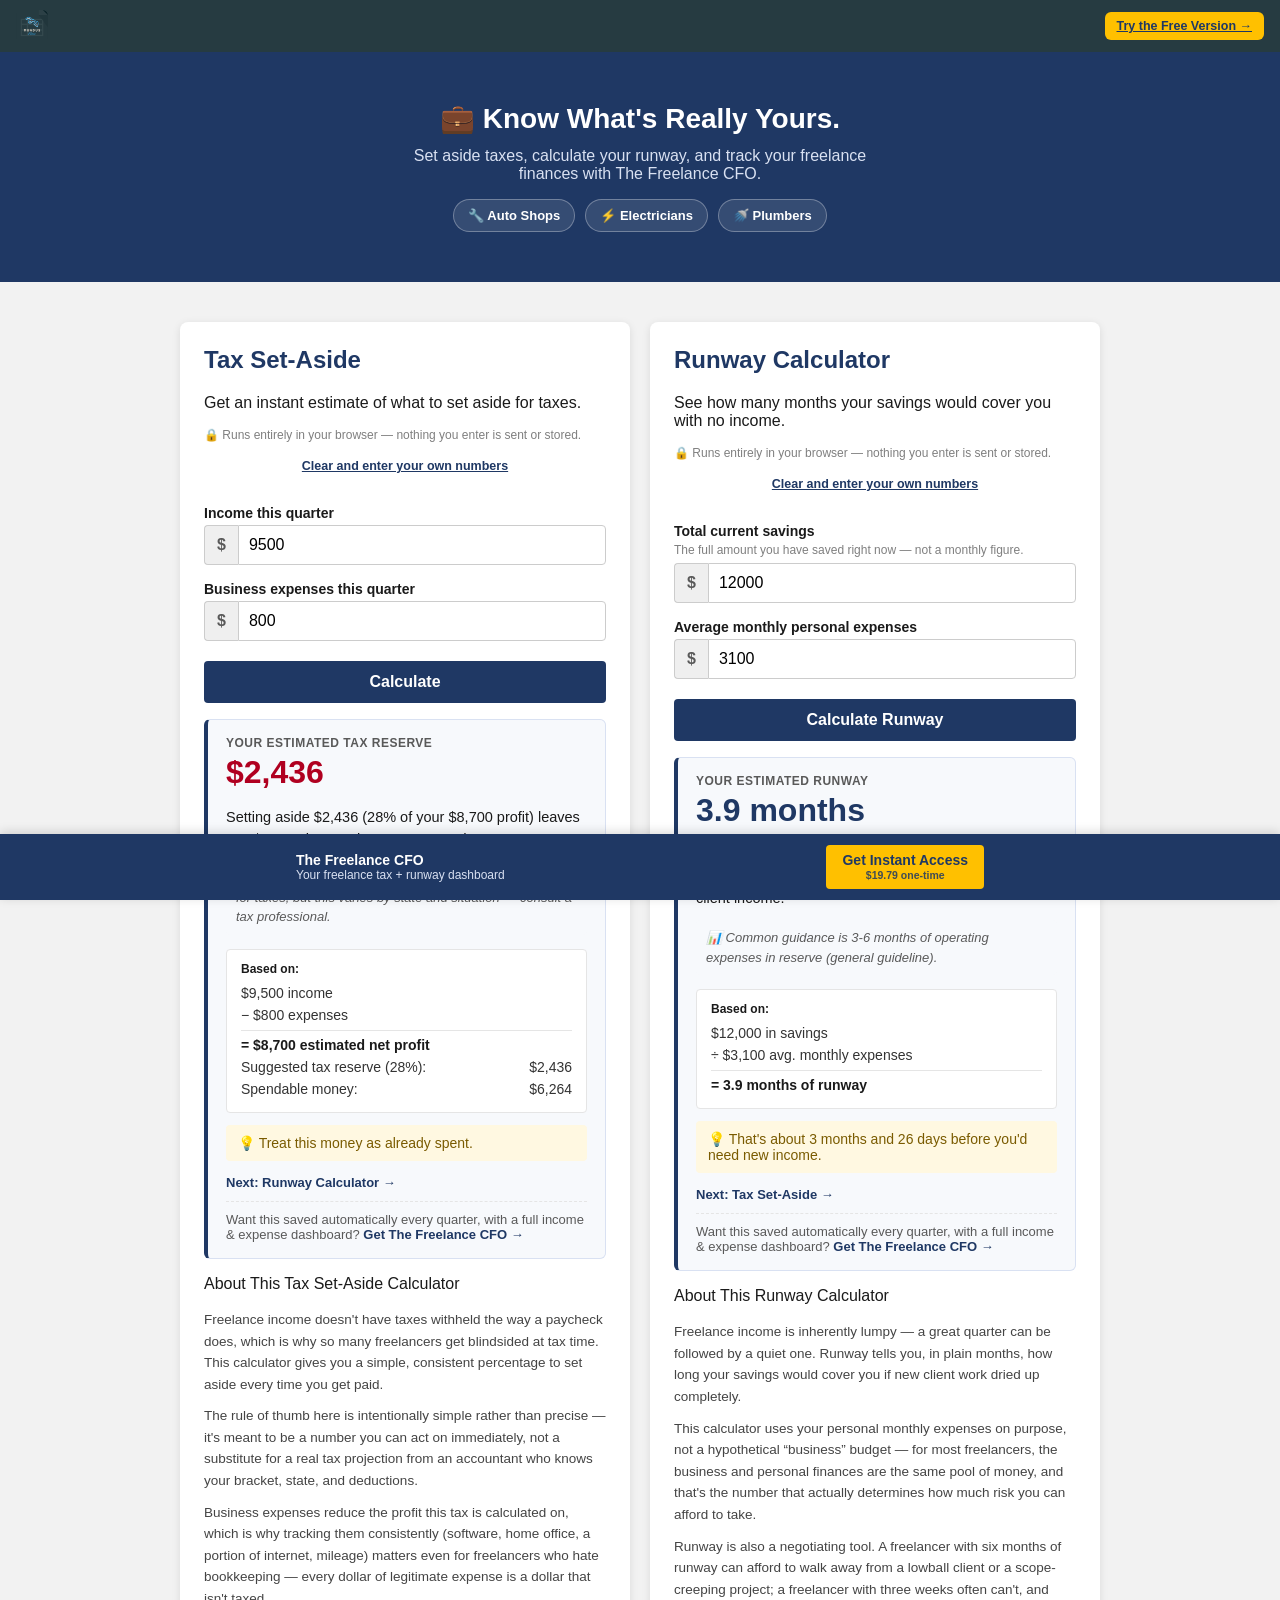
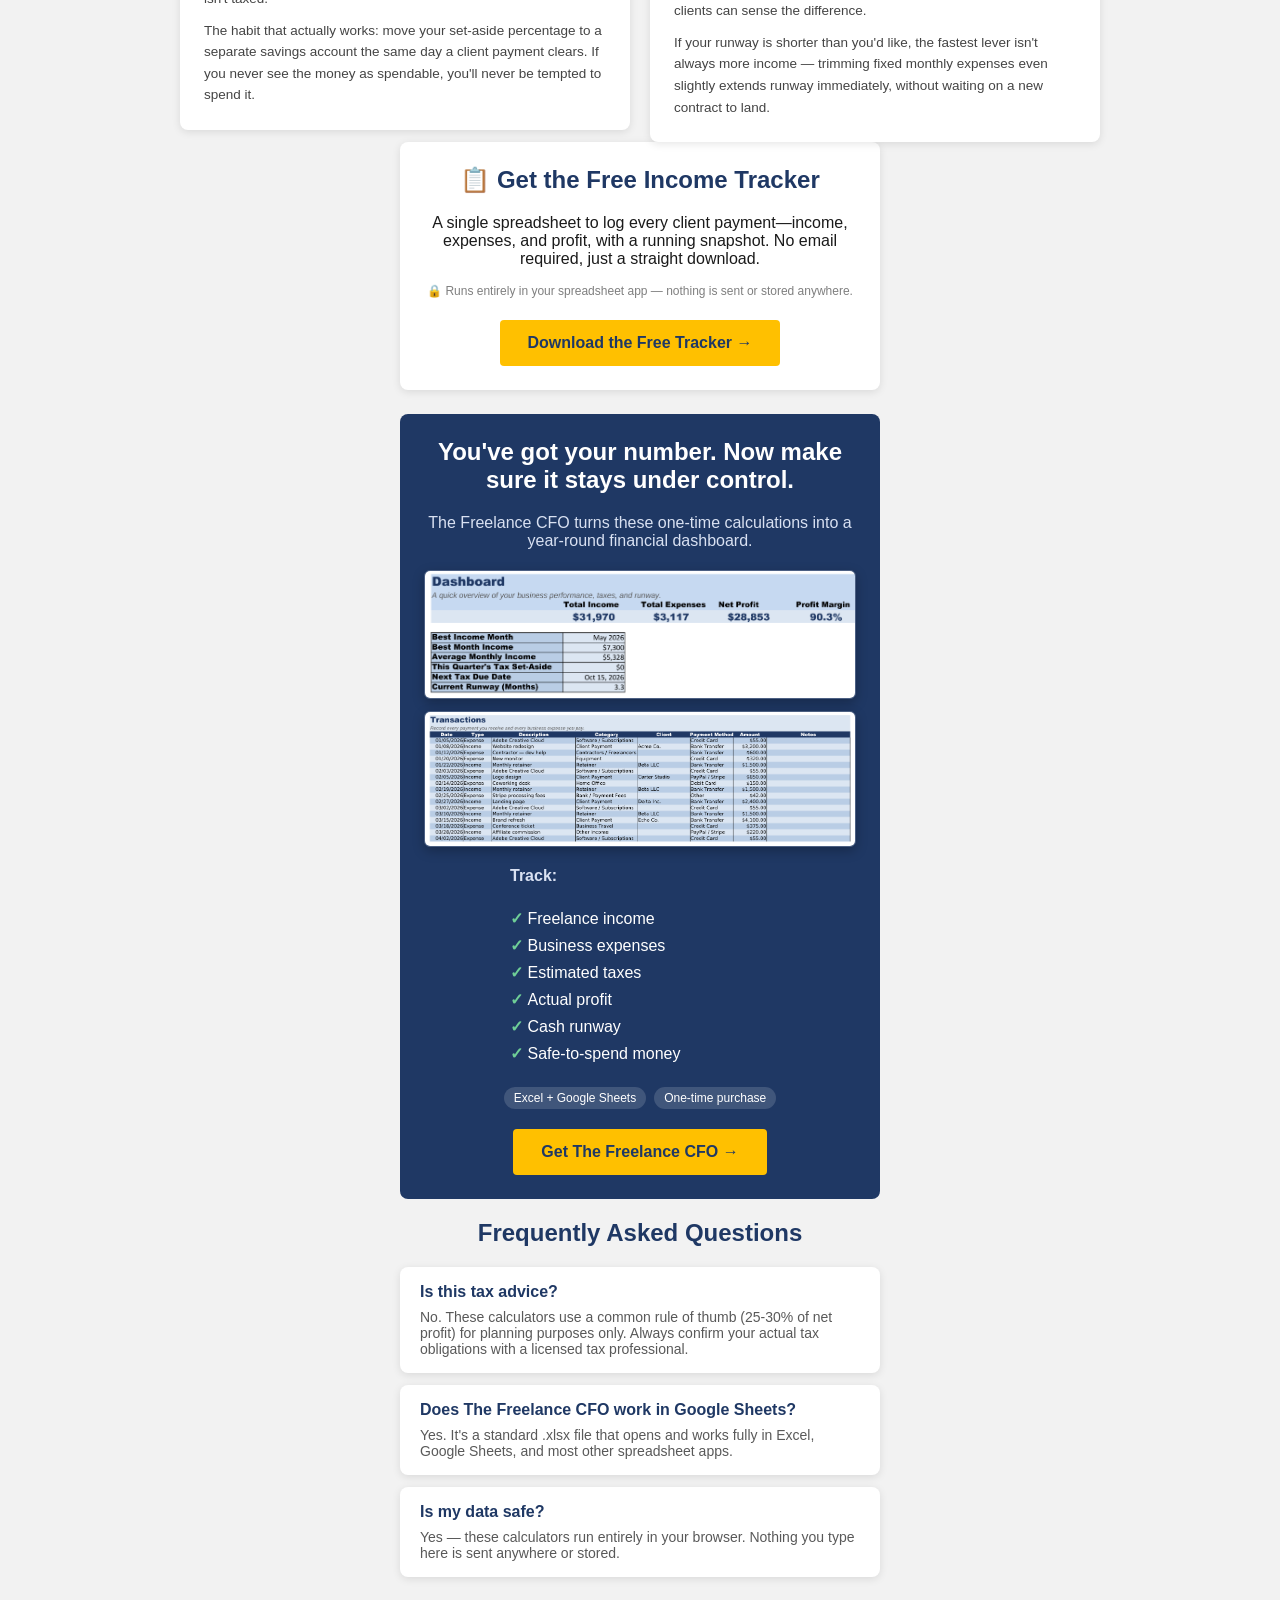
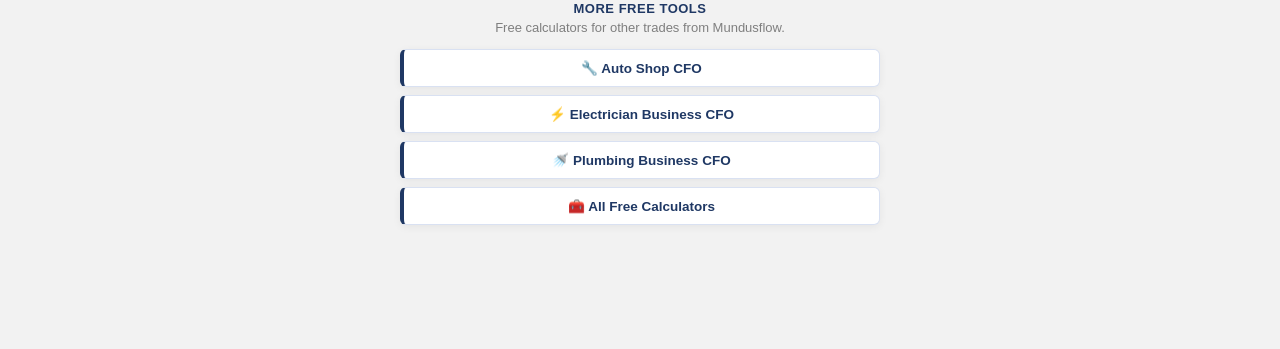
==== commit dd977cca: "Cap the calculator grid back to its original per-card width Co-Authored-By: Claude Sonnet 5 <noreply" ====
--- a/index.html
+++ b/index.html
@@ -27,7 +27,7 @@
   <meta name="twitter:description" content="Two quick, free calculators for freelancers: estimate your quarterly tax set-aside and financial runway.">
   <meta name="twitter:image" content="https://mundusflow.github.io/freelance-tax-runway-estimator/images/screenshot-dashboard.png">
 
-  <link rel="stylesheet" href="style.css?v=16">
+  <link rel="stylesheet" href="style.css?v=17">
 </head>
 <body>
 
--- a/style.css
+++ b/style.css
@@ -19,6 +19,8 @@
 }
 
 .calculators-grid {
+  max-width: 920px;
+  margin: 0 auto;
   display: grid;
   grid-template-columns: 1fr 1fr;
   align-items: start;
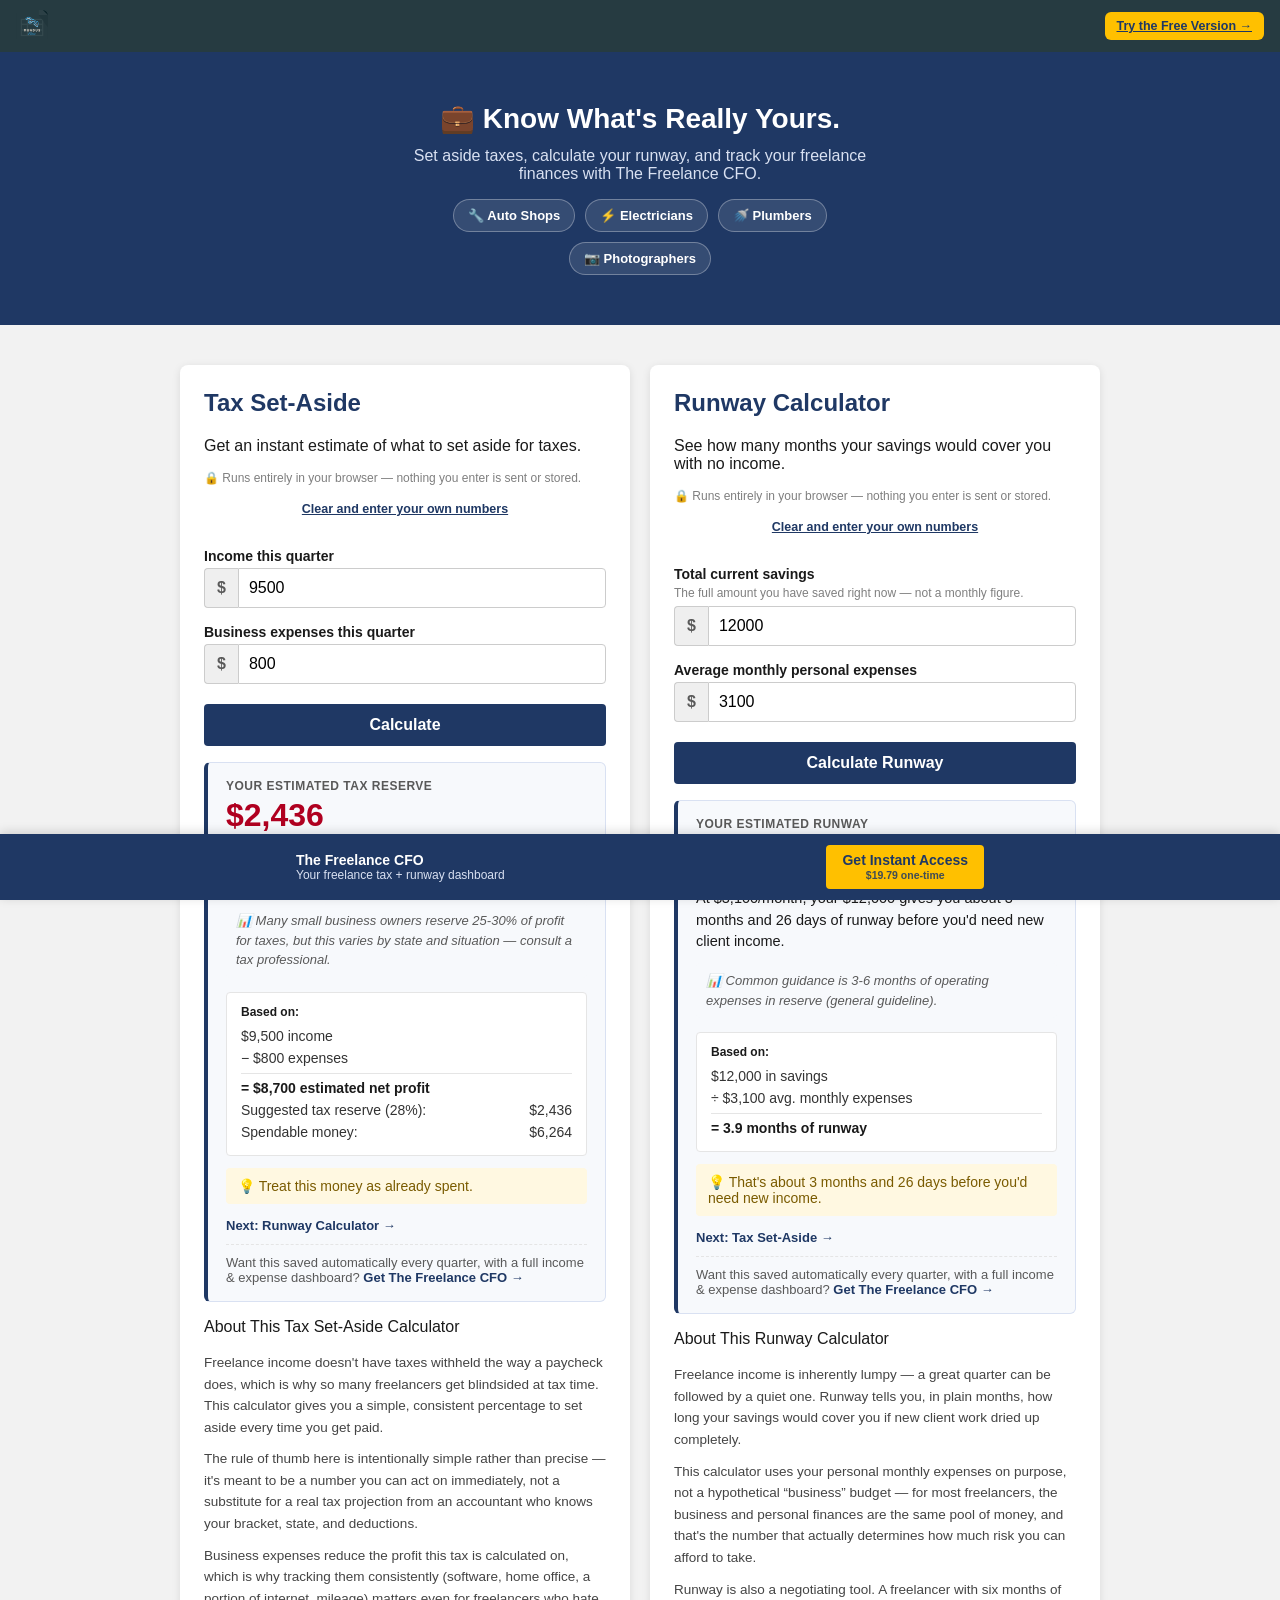
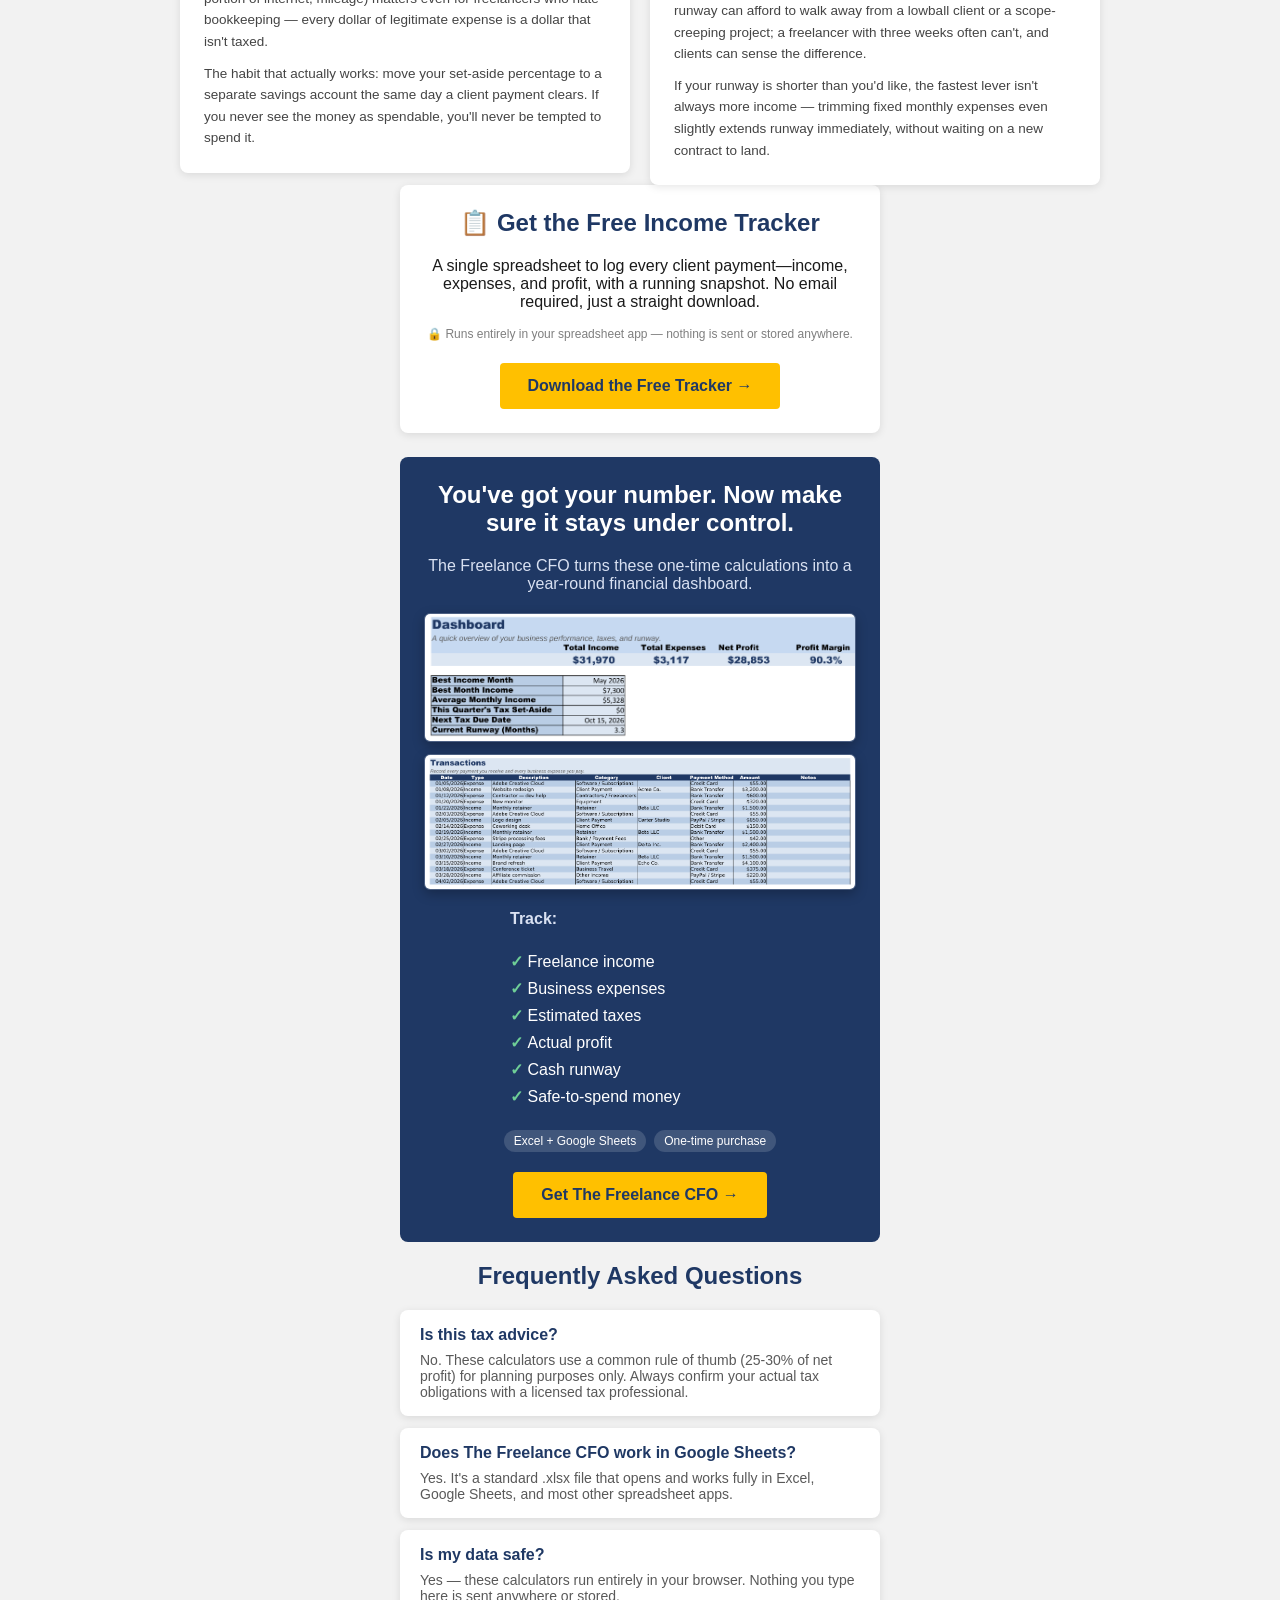
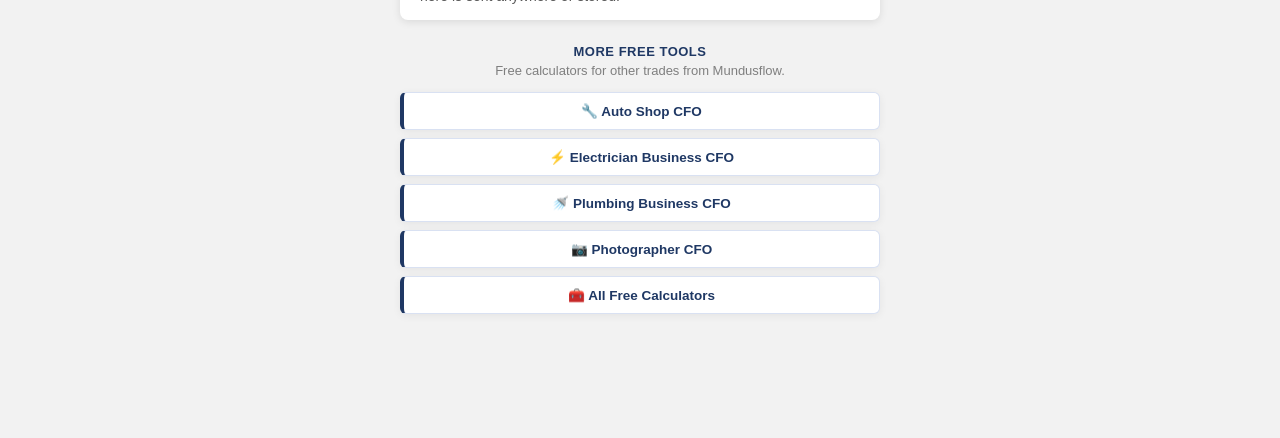
==== commit 93918d22: "Cross-link the new Photographer CFO calculators Co-Authored-By: Claude Sonnet 5 <noreply@anthropic.c" ====
--- a/index.html
+++ b/index.html
@@ -46,6 +46,7 @@
         <a href="https://mundusflow.github.io/auto-shop-cfo/">&#128295; Auto Shops</a>
         <a href="https://mundusflow.github.io/electrician-business-cfo/">&#9889; Electricians</a>
         <a href="https://mundusflow.github.io/plumbing-business-cfo/">&#128703; Plumbers</a>
+        <a href="https://mundusflow.github.io/photographer-cfo/">&#128247; Photographers</a>
       </nav>
     </div>
   </header>
@@ -179,6 +180,7 @@
         <a href="https://mundusflow.github.io/auto-shop-cfo/">&#128295; Auto Shop CFO</a>
         <a href="https://mundusflow.github.io/electrician-business-cfo/">&#9889; Electrician Business CFO</a>
         <a href="https://mundusflow.github.io/plumbing-business-cfo/">&#128703; Plumbing Business CFO</a>
+        <a href="https://mundusflow.github.io/photographer-cfo/">&#128247; Photographer CFO</a>
         <a href="https://mundusflow.github.io/">&#129520; All Free Calculators</a>
       </div>
     </div>
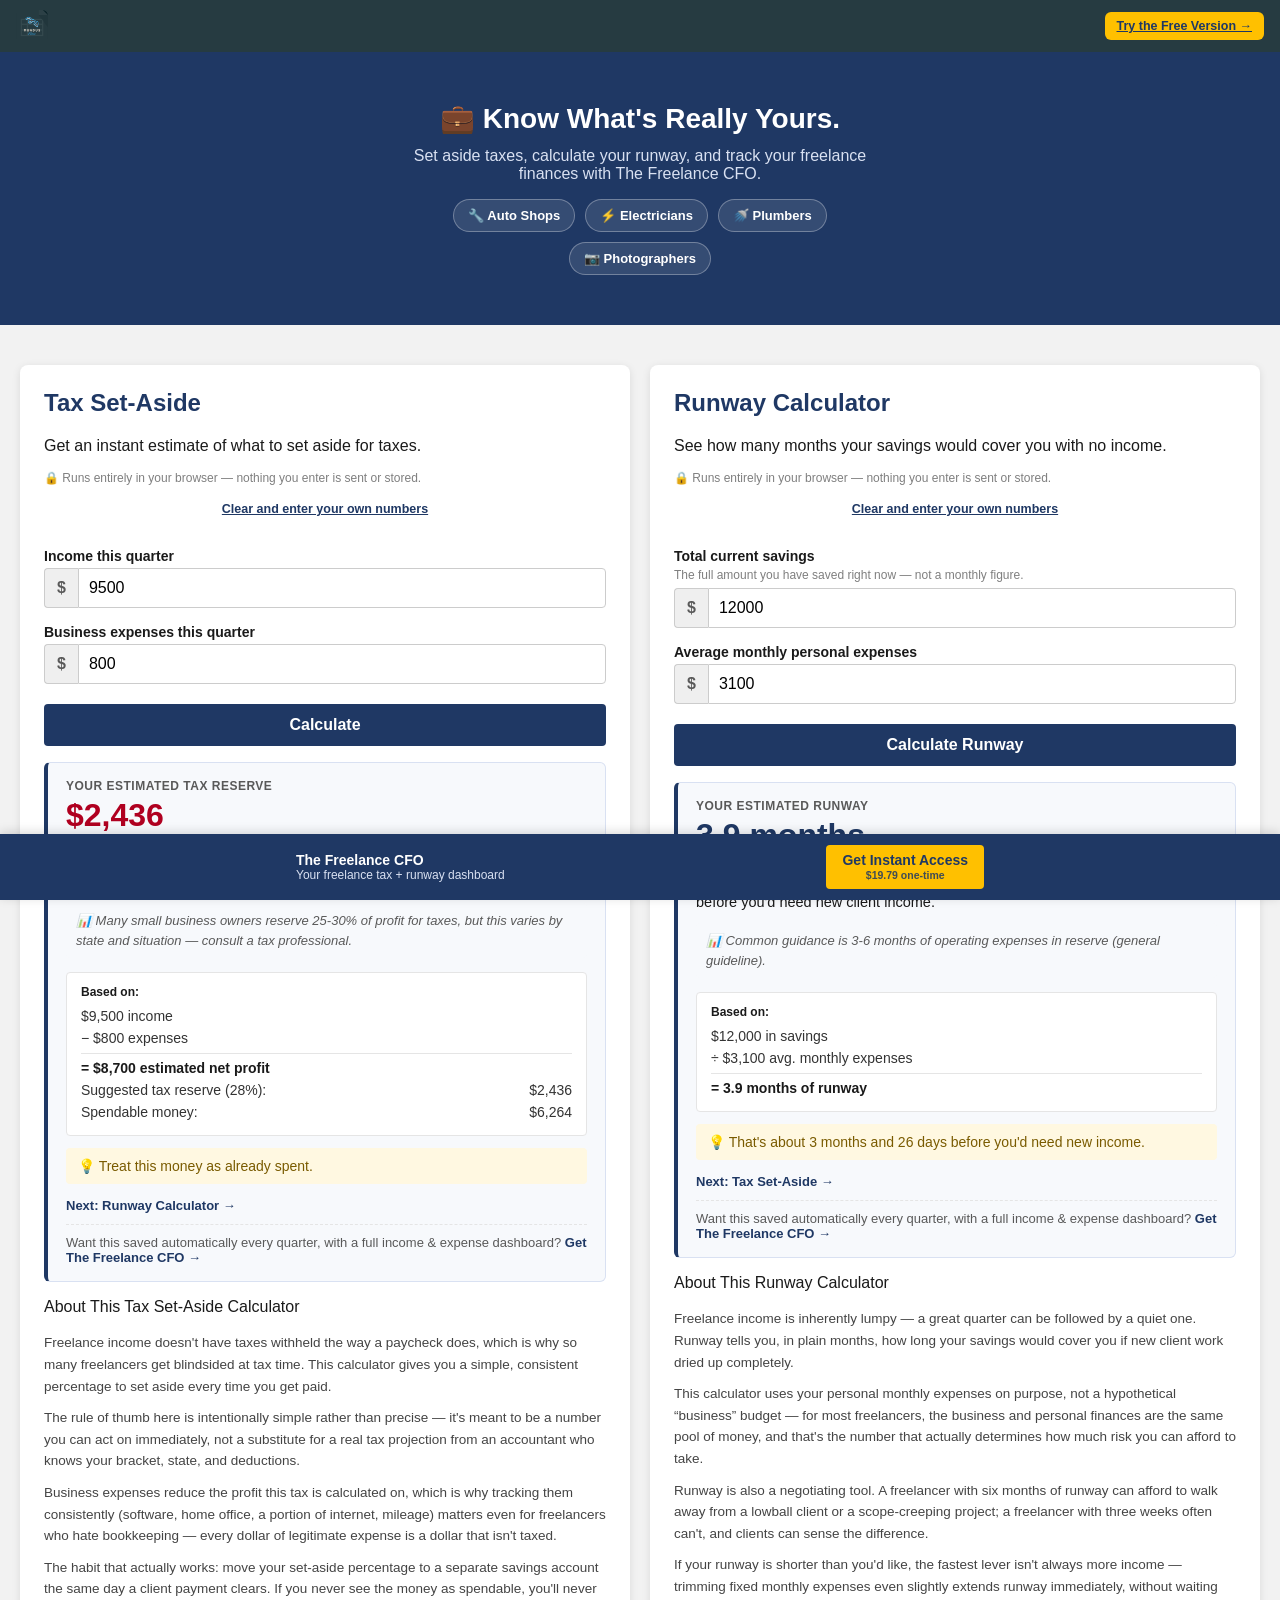
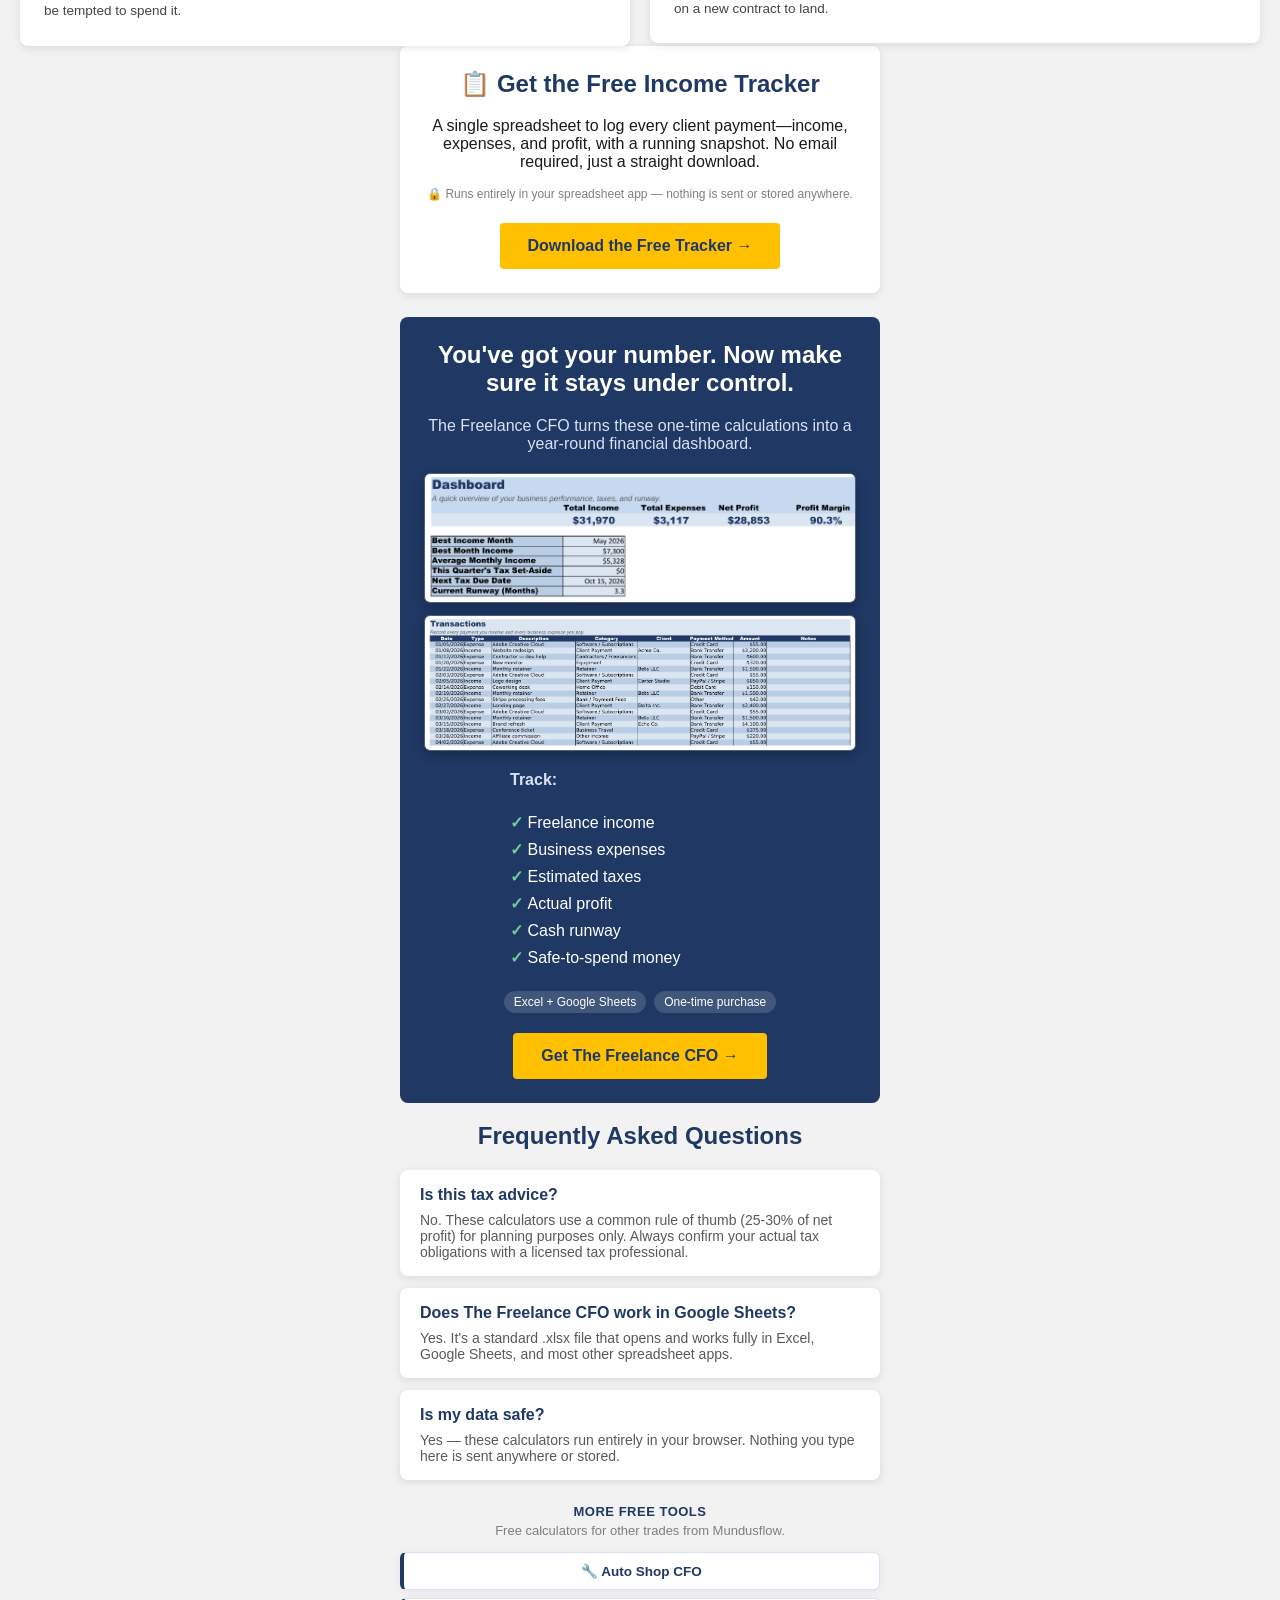
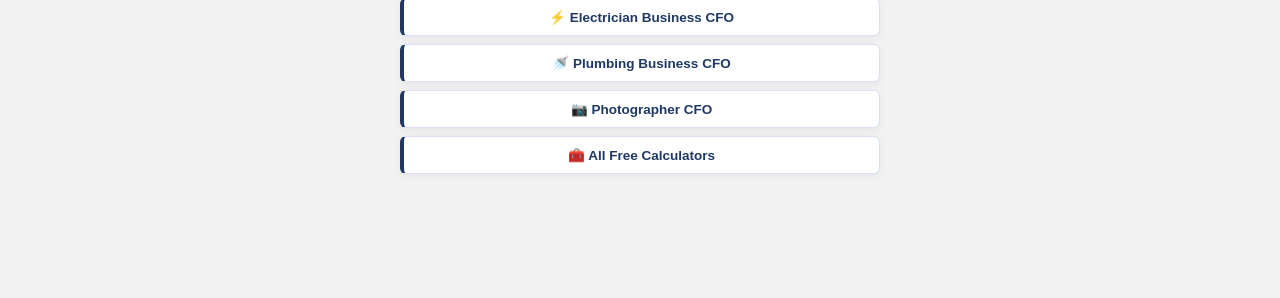
==== commit 9be9f2c4: "Switch calculator grid to 3 columns, fix uneven last-row gap Co-Authored-By: Claude Sonnet 5 <norepl" ====
--- a/index.html
+++ b/index.html
@@ -27,7 +27,7 @@
   <meta name="twitter:description" content="Two quick, free calculators for freelancers: estimate your quarterly tax set-aside and financial runway.">
   <meta name="twitter:image" content="https://mundusflow.github.io/freelance-tax-runway-estimator/images/screenshot-dashboard.png">
 
-  <link rel="stylesheet" href="style.css?v=17">
+  <link rel="stylesheet" href="style.css?v=18">
 </head>
 <body>
 
@@ -151,7 +151,7 @@
         <span class="product-badge">One-time purchase</span>
       </div>
 
-      <a href="https://buy.stripe.com/6oU7sK0Ul2Aa8Ql6jY8g001" id="ctaButton" class="cta-button" target="_blank" rel="noopener">Get The Freelance CFO &rarr;</a>
+      <a href="https://buy.stripe.com/6oU7sK0Ul2Aa8Ql6jY8g001" id="ctaButton" class="cta-button" target="_blank" rel="noopener" onclick="gtag('event','begin_checkout',{value:19.79,currency:'USD'});">Get The Freelance CFO &rarr;</a>
     </div>
 
     <div class="faq narrow">
@@ -193,7 +193,7 @@
         <span class="sticky-bar-title">The Freelance CFO</span>
         <span class="sticky-bar-subtitle">Your freelance tax + runway dashboard</span>
       </div>
-      <a href="https://buy.stripe.com/6oU7sK0Ul2Aa8Ql6jY8g001" class="sticky-bar-button" target="_blank" rel="noopener">
+      <a href="https://buy.stripe.com/6oU7sK0Ul2Aa8Ql6jY8g001" class="sticky-bar-button" target="_blank" rel="noopener" onclick="gtag('event','begin_checkout',{value:19.79,currency:'USD'});">
         <span class="sticky-bar-button-text">Get Instant Access</span>
         <span class="sticky-bar-button-price">$19.79 one-time</span>
       </a>
--- a/style.css
+++ b/style.css
@@ -19,16 +19,26 @@
 }
 
 .calculators-grid {
-  max-width: 920px;
+  max-width: 1390px;
   margin: 0 auto;
   display: grid;
-  grid-template-columns: 1fr 1fr;
+  grid-template-columns: repeat(6, 1fr);
   align-items: start;
   gap: 20px;
 }
 
 .calculators-grid .card {
   margin-bottom: 0;
+  grid-column: span 2;
+}
+
+.calculators-grid .card:last-child:nth-child(3n+1) {
+  grid-column: span 6;
+}
+
+.calculators-grid .card:nth-last-child(2):nth-child(3n+1),
+.calculators-grid .card:nth-last-child(2):nth-child(3n+1) ~ .card {
+  grid-column: span 3;
 }
 
 @media (max-width: 700px) {
@@ -36,6 +46,13 @@
     grid-template-columns: 1fr;
     max-width: 480px;
     margin: 0 auto;
+  }
+
+  .calculators-grid .card,
+  .calculators-grid .card:last-child:nth-child(3n+1),
+  .calculators-grid .card:nth-last-child(2):nth-child(3n+1),
+  .calculators-grid .card:nth-last-child(2):nth-child(3n+1) ~ .card {
+    grid-column: auto;
   }
 }
 
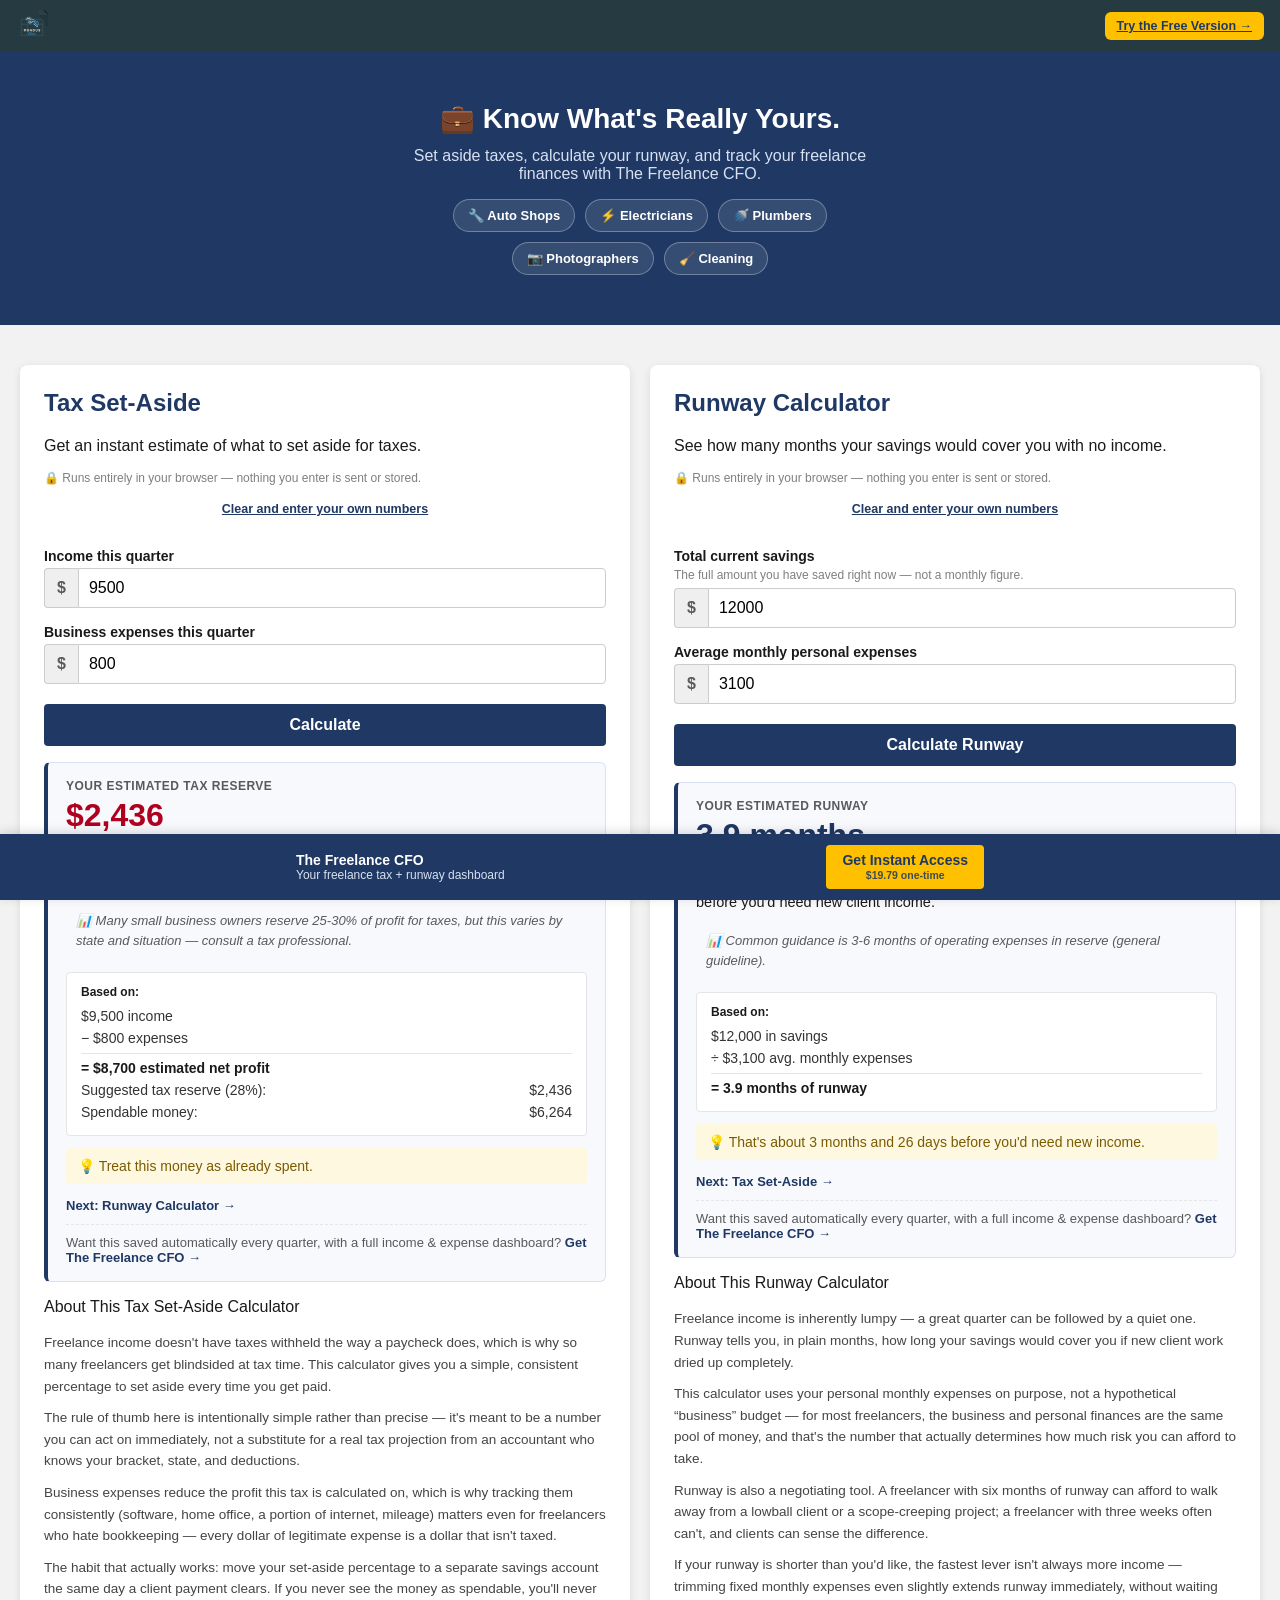
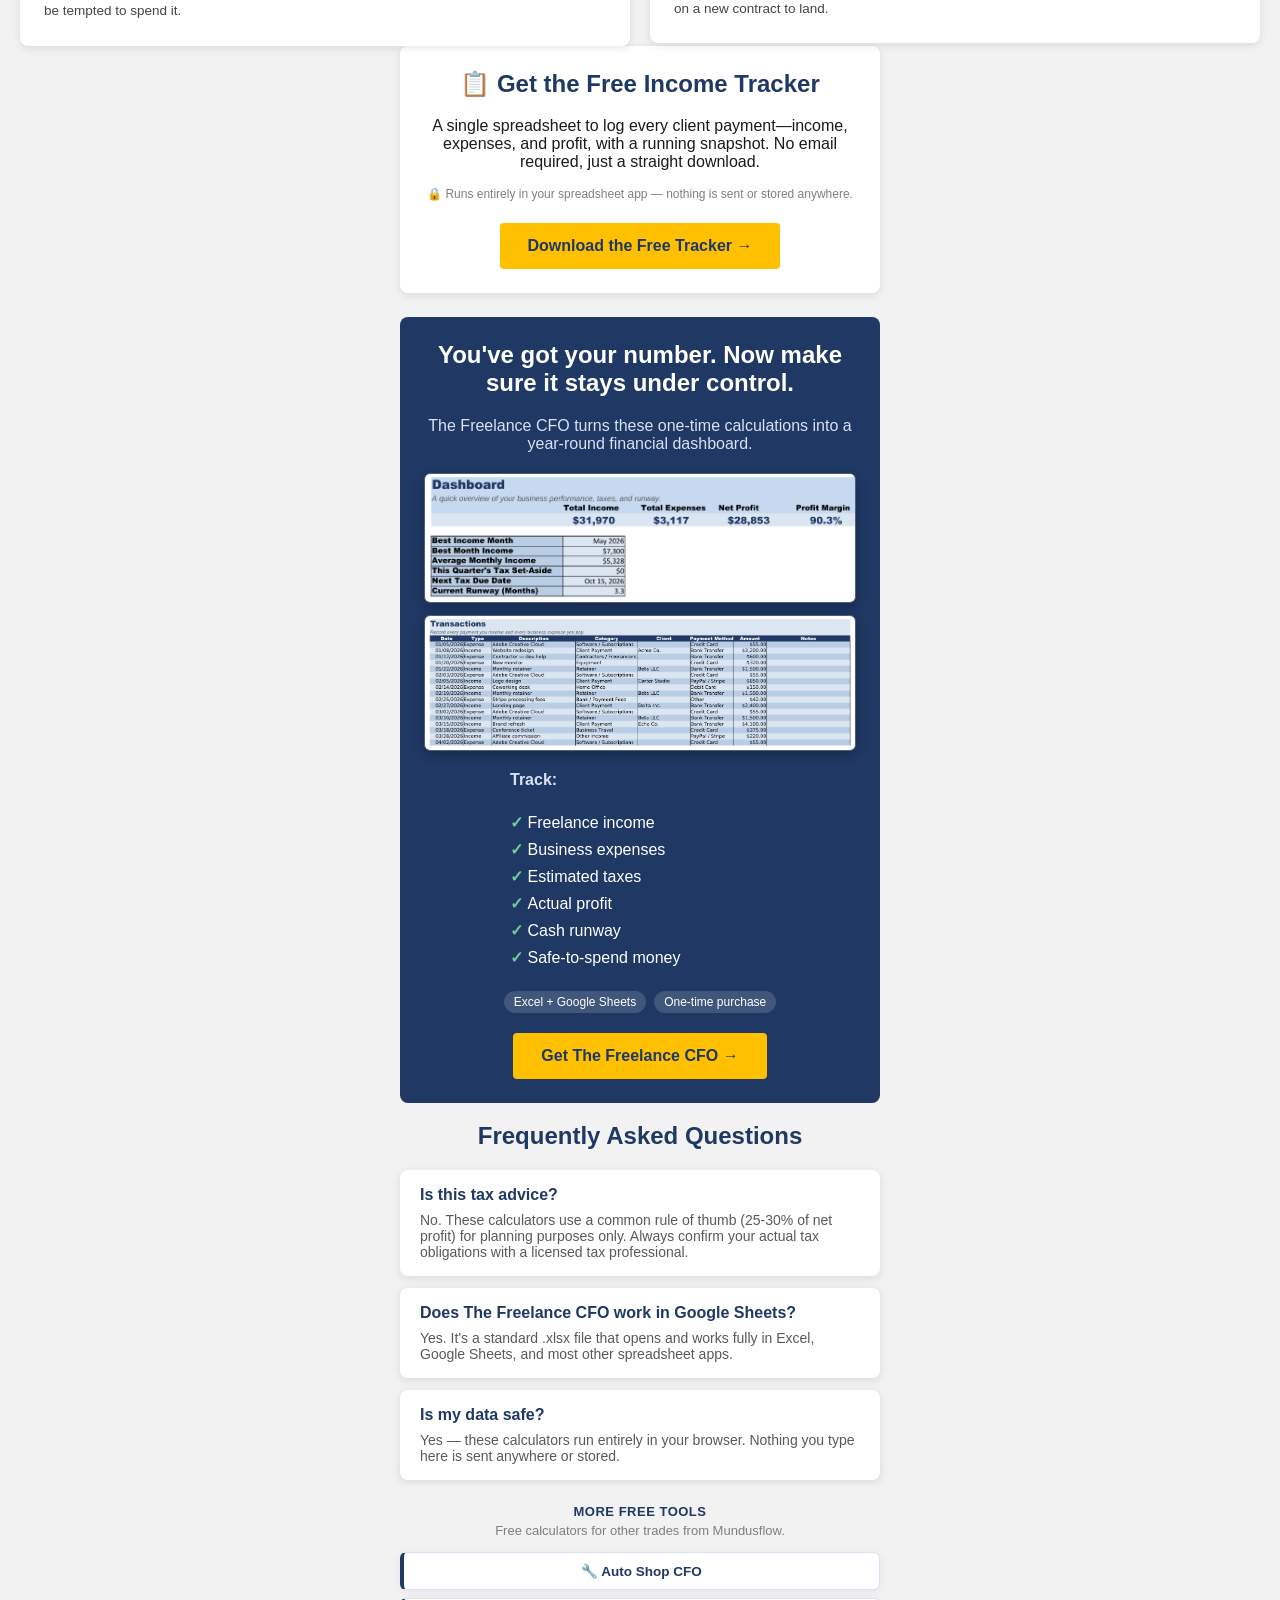
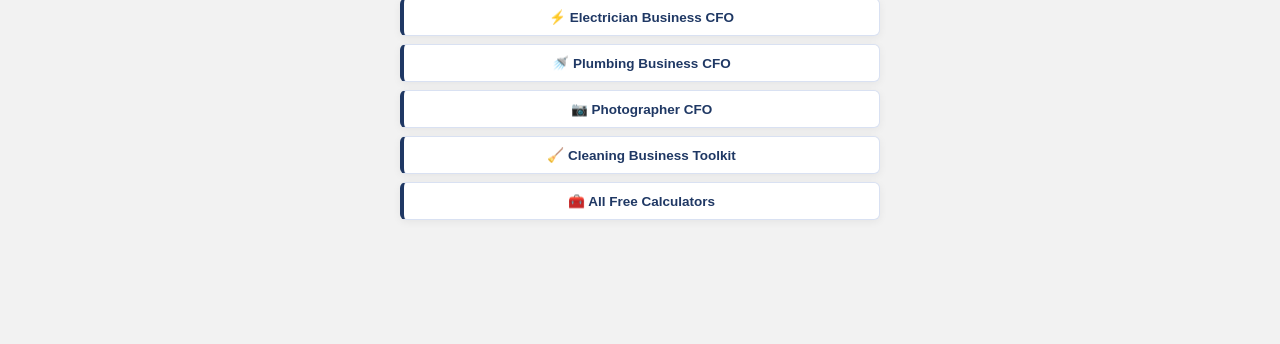
==== commit 3d3389ab: "Cross-link the new Cleaning Business Toolkit Co-Authored-By: Claude Sonnet 5 <noreply@anthropic.com>" ====
--- a/index.html
+++ b/index.html
@@ -47,6 +47,7 @@
         <a href="https://mundusflow.github.io/electrician-business-cfo/">&#9889; Electricians</a>
         <a href="https://mundusflow.github.io/plumbing-business-cfo/">&#128703; Plumbers</a>
         <a href="https://mundusflow.github.io/photographer-cfo/">&#128247; Photographers</a>
+        <a href="https://mundusflow.github.io/cleaning-business-toolkit/">&#129529; Cleaning</a>
       </nav>
     </div>
   </header>
@@ -181,6 +182,7 @@
         <a href="https://mundusflow.github.io/electrician-business-cfo/">&#9889; Electrician Business CFO</a>
         <a href="https://mundusflow.github.io/plumbing-business-cfo/">&#128703; Plumbing Business CFO</a>
         <a href="https://mundusflow.github.io/photographer-cfo/">&#128247; Photographer CFO</a>
+        <a href="https://mundusflow.github.io/cleaning-business-toolkit/">&#129529; Cleaning Business Toolkit</a>
         <a href="https://mundusflow.github.io/">&#129520; All Free Calculators</a>
       </div>
     </div>
